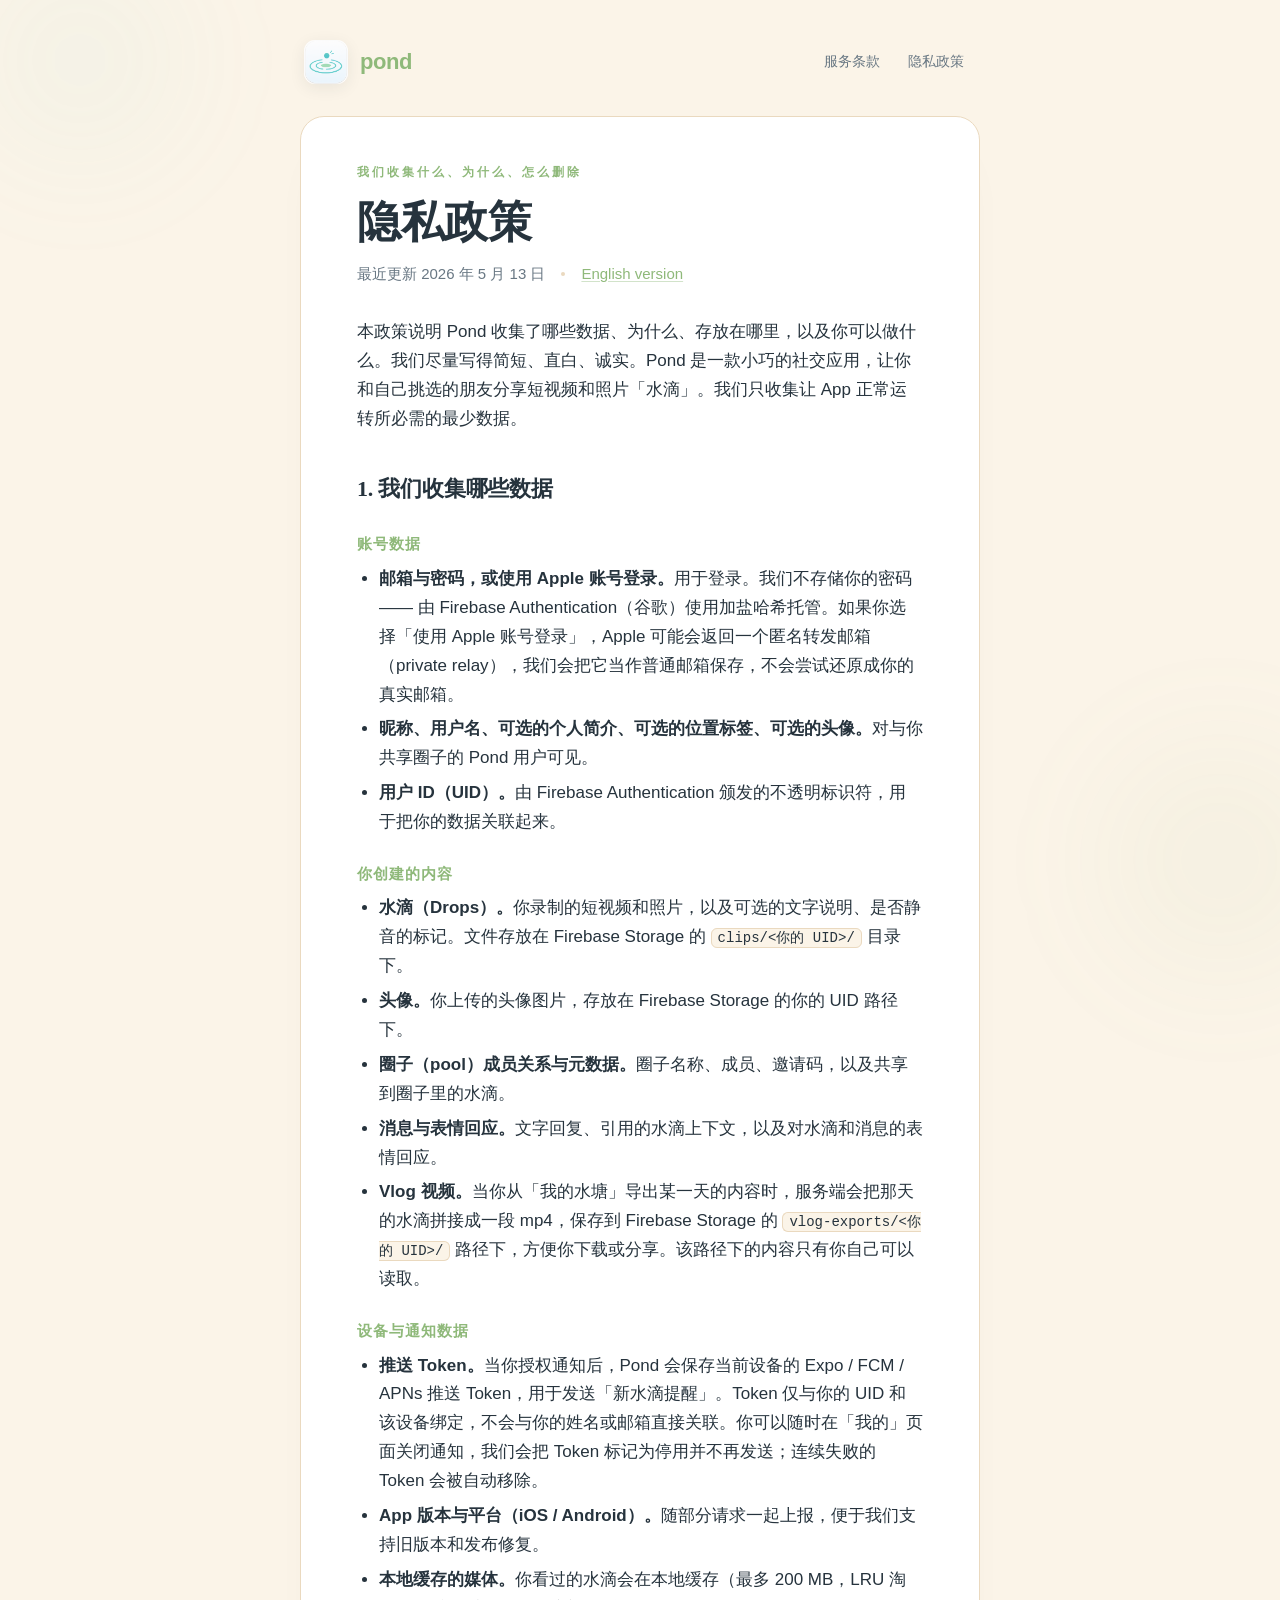
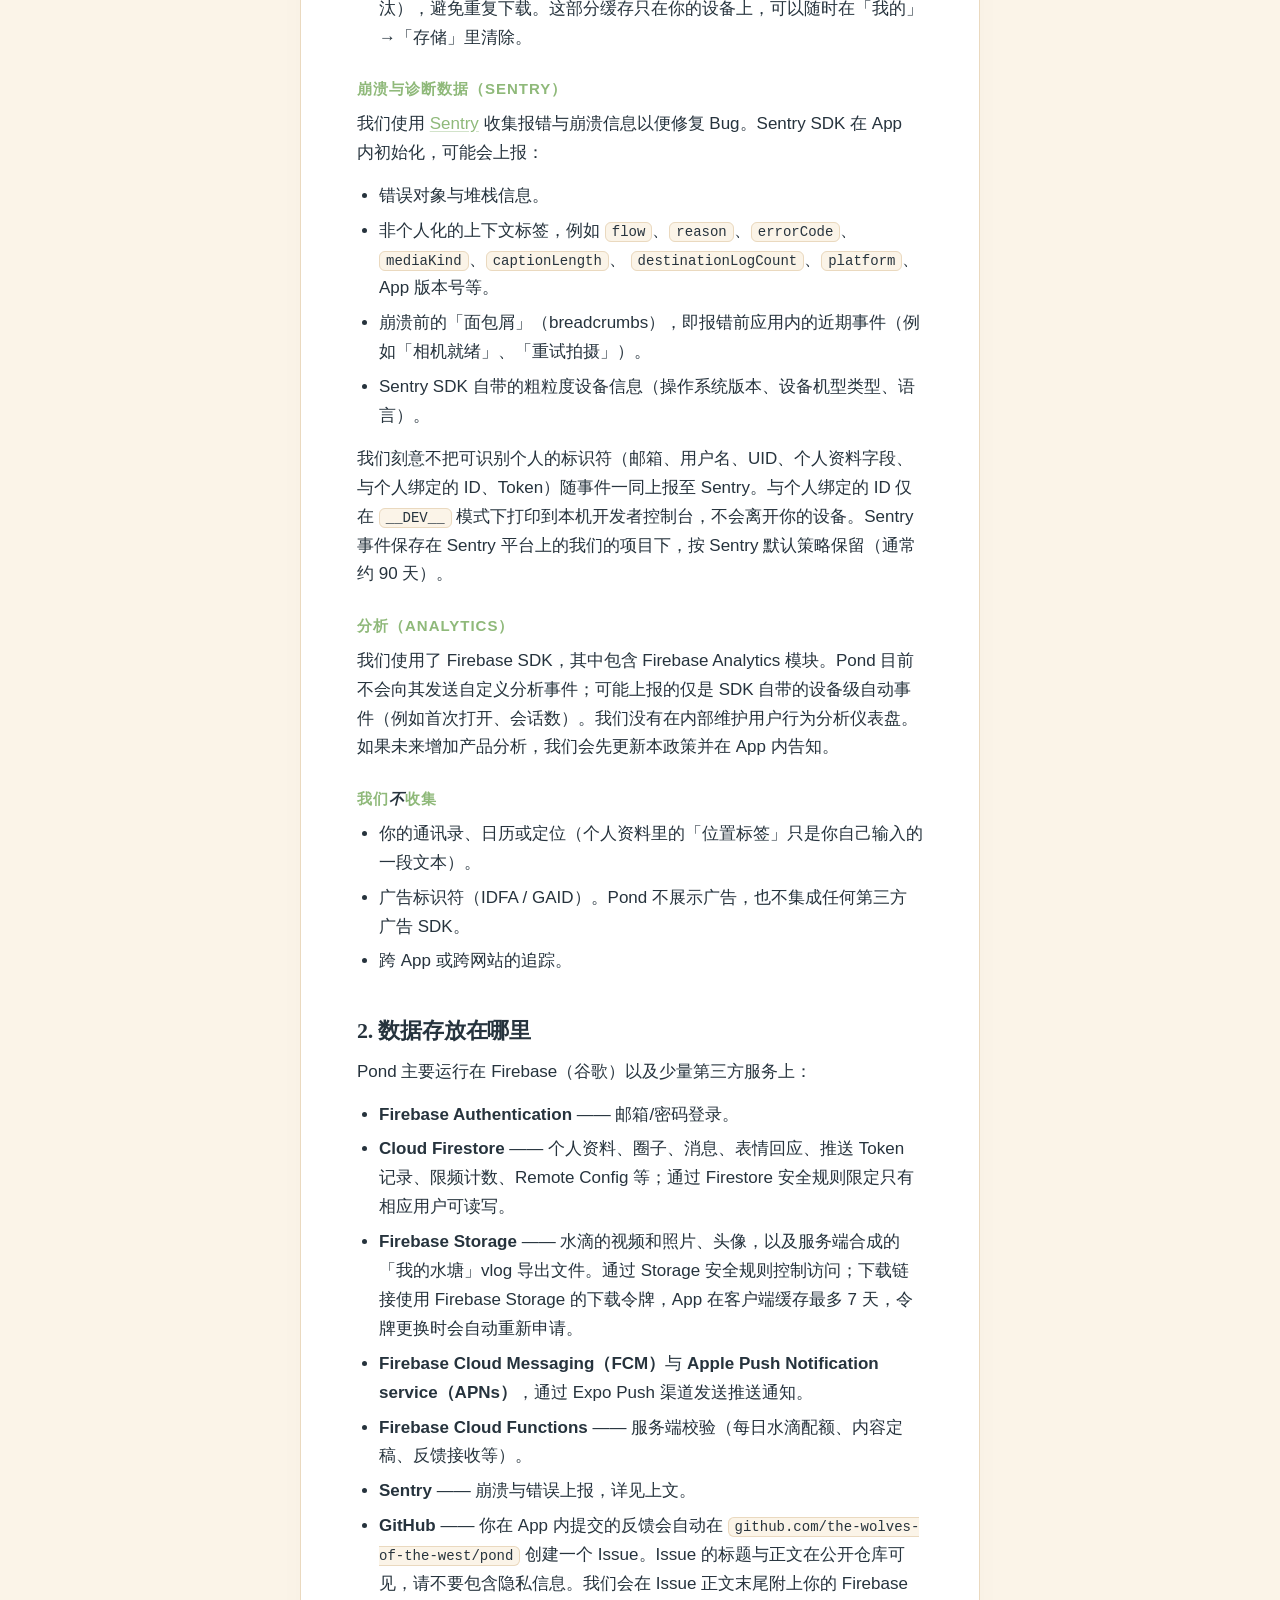
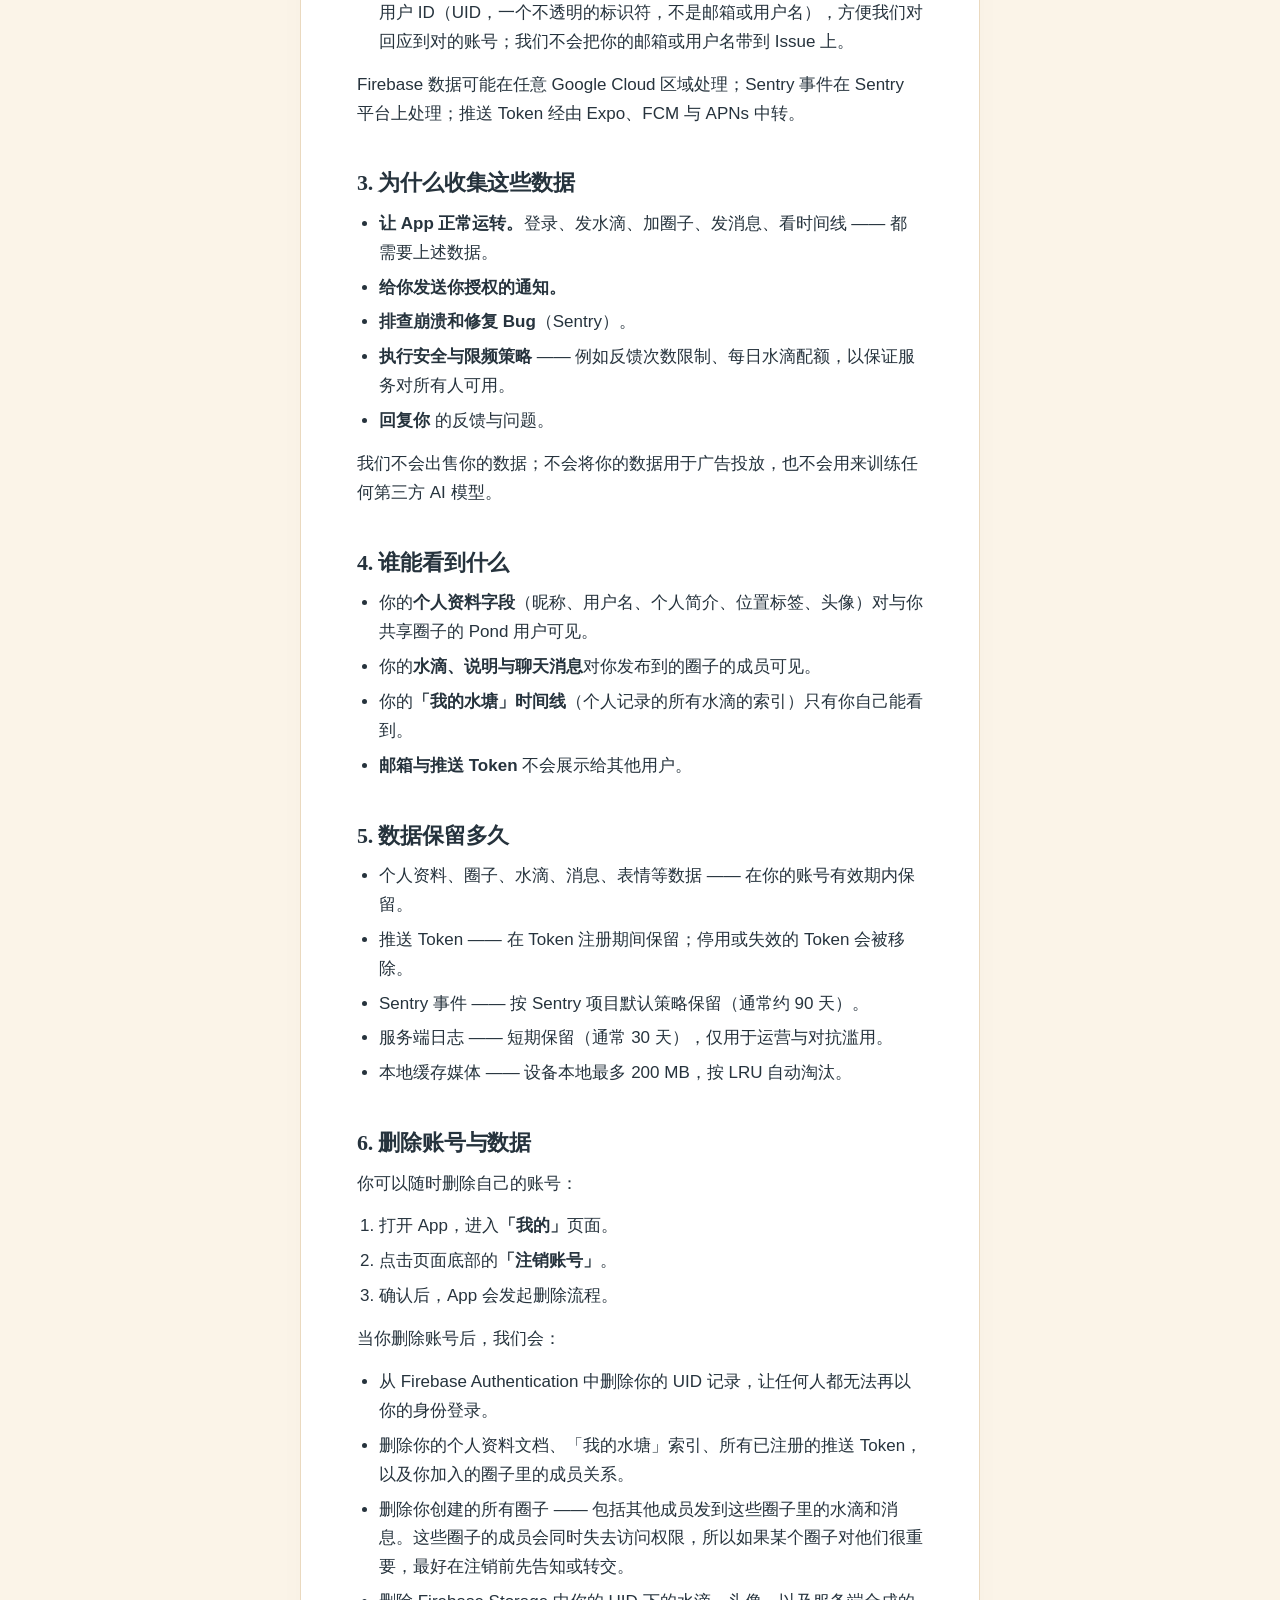
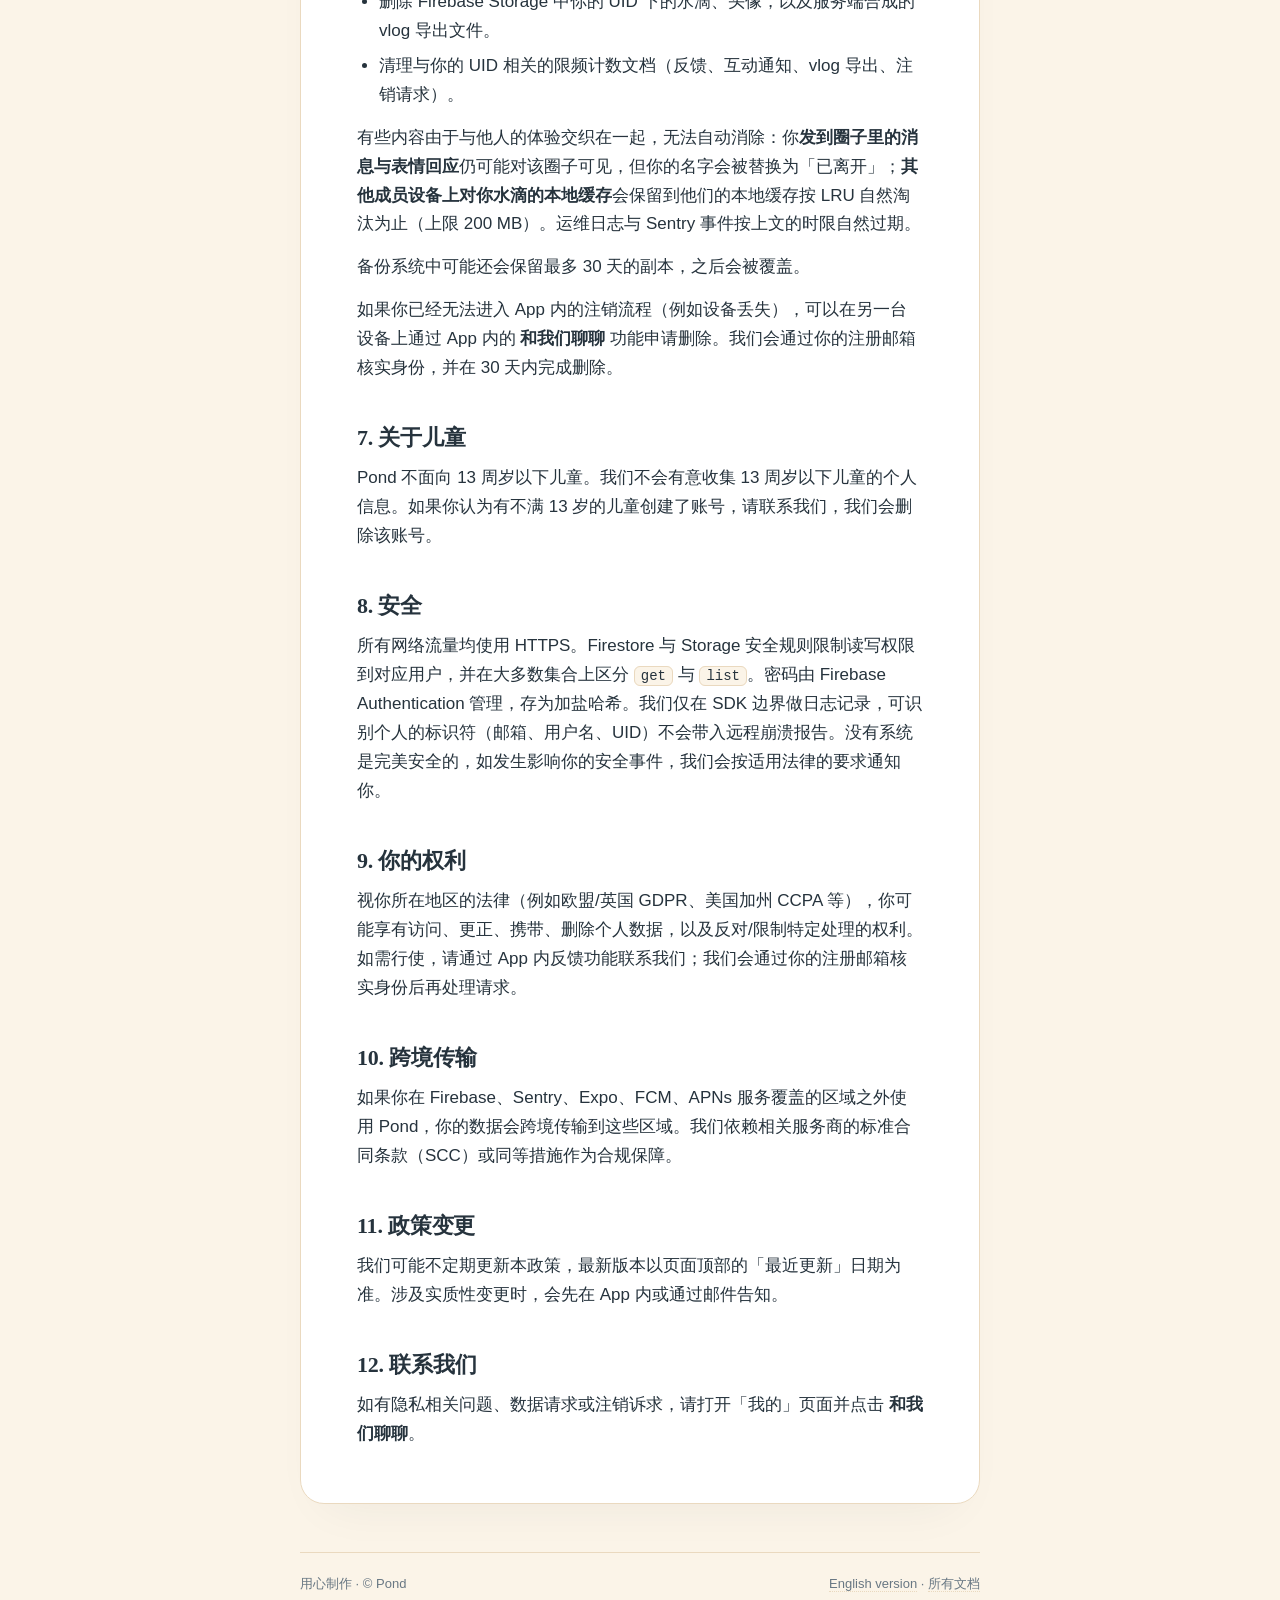
==== docs/privacy.zh.html @ 992ba212 "init" ====
<!doctype html>
<html lang="zh">
  <head>
    <meta charset="utf-8" />
    <meta name="viewport" content="width=device-width, initial-scale=1" />
    <title>隐私政策 · Pond</title>
    <meta
      name="description"
      content="Pond 收集了哪些数据、为什么、存放在哪里，以及如何删除。"
    />
    <link rel="icon" type="image/png" href="./icon.png" />
    <link rel="apple-touch-icon" href="./icon.png" />
    <meta name="theme-color" content="#fbf4e8" />
    <link rel="stylesheet" href="./style.css" />
  </head>
  <body>
    <main>
      <header>
        <a class="brand" href="./" aria-label="Pond 首页">
          <img src="./icon.png" alt="" />
          <span class="wordmark">pond</span>
        </a>
        <nav>
          <a href="./terms.zh.html">服务条款</a>
          <a href="./privacy.zh.html">隐私政策</a>
        </nav>
      </header>

      <article>
      <p class="kicker">我们收集什么、为什么、怎么删除</p>
      <h1>隐私政策</h1>
      <p class="subtitle">
        <span>最近更新 2026 年 5 月 13 日</span>
        <span class="dot" aria-hidden="true"></span>
        <span class="lang-switch"><a href="./privacy.html">English version</a></span>
      </p>

      <p>
        本政策说明 Pond 收集了哪些数据、为什么、存放在哪里，以及你可以做什么。我们尽量写得简短、直白、诚实。Pond 是一款小巧的社交应用，让你和自己挑选的朋友分享短视频和照片「水滴」。我们只收集让 App 正常运转所必需的最少数据。
      </p>

      <h2>1. 我们收集哪些数据</h2>

      <h3>账号数据</h3>
      <ul>
        <li>
          <strong>邮箱与密码，或使用 Apple 账号登录。</strong>用于登录。我们不存储你的密码 —— 由 Firebase Authentication（谷歌）使用加盐哈希托管。如果你选择「使用 Apple 账号登录」，Apple 可能会返回一个匿名转发邮箱（private relay），我们会把它当作普通邮箱保存，不会尝试还原成你的真实邮箱。
        </li>
        <li>
          <strong>昵称、用户名、可选的个人简介、可选的位置标签、可选的头像。</strong>对与你共享圈子的 Pond 用户可见。
        </li>
        <li>
          <strong>用户 ID（UID）。</strong>由 Firebase Authentication 颁发的不透明标识符，用于把你的数据关联起来。
        </li>
      </ul>

      <h3>你创建的内容</h3>
      <ul>
        <li>
          <strong>水滴（Drops）。</strong>你录制的短视频和照片，以及可选的文字说明、是否静音的标记。文件存放在 Firebase Storage 的
          <code>clips/&lt;你的 UID&gt;/</code> 目录下。
        </li>
        <li>
          <strong>头像。</strong>你上传的头像图片，存放在 Firebase Storage 的你的 UID 路径下。
        </li>
        <li>
          <strong>圈子（pool）成员关系与元数据。</strong>圈子名称、成员、邀请码，以及共享到圈子里的水滴。
        </li>
        <li>
          <strong>消息与表情回应。</strong>文字回复、引用的水滴上下文，以及对水滴和消息的表情回应。
        </li>
        <li>
          <strong>Vlog 视频。</strong>当你从「我的水塘」导出某一天的内容时，服务端会把那天的水滴拼接成一段 mp4，保存到 Firebase Storage 的
          <code>vlog-exports/&lt;你的 UID&gt;/</code> 路径下，方便你下载或分享。该路径下的内容只有你自己可以读取。
        </li>
      </ul>

      <h3>设备与通知数据</h3>
      <ul>
        <li>
          <strong>推送 Token。</strong>当你授权通知后，Pond 会保存当前设备的 Expo / FCM / APNs 推送 Token，用于发送「新水滴提醒」。Token 仅与你的 UID 和该设备绑定，不会与你的姓名或邮箱直接关联。你可以随时在「我的」页面关闭通知，我们会把 Token 标记为停用并不再发送；连续失败的 Token 会被自动移除。
        </li>
        <li>
          <strong>App 版本与平台（iOS / Android）。</strong>随部分请求一起上报，便于我们支持旧版本和发布修复。
        </li>
        <li>
          <strong>本地缓存的媒体。</strong>你看过的水滴会在本地缓存（最多 200 MB，LRU 淘汰），避免重复下载。这部分缓存只在你的设备上，可以随时在「我的」→「存储」里清除。
        </li>
      </ul>

      <h3>崩溃与诊断数据（Sentry）</h3>
      <p>
        我们使用 <a href="https://sentry.io">Sentry</a> 收集报错与崩溃信息以便修复 Bug。Sentry SDK 在 App 内初始化，可能会上报：
      </p>
      <ul>
        <li>错误对象与堆栈信息。</li>
        <li>
          非个人化的上下文标签，例如
          <code>flow</code>、<code>reason</code>、<code>errorCode</code>、
          <code>mediaKind</code>、<code>captionLength</code>、
          <code>destinationLogCount</code>、<code>platform</code>、App 版本号等。
        </li>
        <li>
          崩溃前的「面包屑」（breadcrumbs），即报错前应用内的近期事件（例如「相机就绪」、「重试拍摄」）。
        </li>
        <li>
          Sentry SDK 自带的粗粒度设备信息（操作系统版本、设备机型类型、语言）。
        </li>
      </ul>
      <p>
        我们刻意不把可识别个人的标识符（邮箱、用户名、UID、个人资料字段、与个人绑定的 ID、Token）随事件一同上报至 Sentry。与个人绑定的 ID 仅在
        <code>__DEV__</code> 模式下打印到本机开发者控制台，不会离开你的设备。Sentry 事件保存在 Sentry 平台上的我们的项目下，按 Sentry 默认策略保留（通常约 90 天）。
      </p>

      <h3>分析（Analytics）</h3>
      <p>
        我们使用了 Firebase SDK，其中包含 Firebase Analytics 模块。Pond 目前不会向其发送自定义分析事件；可能上报的仅是 SDK 自带的设备级自动事件（例如首次打开、会话数）。我们没有在内部维护用户行为分析仪表盘。如果未来增加产品分析，我们会先更新本政策并在 App 内告知。
      </p>

      <h3>我们<em>不</em>收集</h3>
      <ul>
        <li>
          你的通讯录、日历或定位（个人资料里的「位置标签」只是你自己输入的一段文本）。
        </li>
        <li>
          广告标识符（IDFA / GAID）。Pond 不展示广告，也不集成任何第三方广告 SDK。
        </li>
        <li>跨 App 或跨网站的追踪。</li>
      </ul>

      <h2>2. 数据存放在哪里</h2>
      <p>Pond 主要运行在 Firebase（谷歌）以及少量第三方服务上：</p>
      <ul>
        <li>
          <strong>Firebase Authentication</strong> —— 邮箱/密码登录。
        </li>
        <li>
          <strong>Cloud Firestore</strong> —— 个人资料、圈子、消息、表情回应、推送 Token 记录、限频计数、Remote Config 等；通过 Firestore 安全规则限定只有相应用户可读写。
        </li>
        <li>
          <strong>Firebase Storage</strong> —— 水滴的视频和照片、头像，以及服务端合成的「我的水塘」vlog 导出文件。通过 Storage 安全规则控制访问；下载链接使用 Firebase Storage 的下载令牌，App 在客户端缓存最多 7 天，令牌更换时会自动重新申请。
        </li>
        <li>
          <strong>Firebase Cloud Messaging（FCM）</strong>与
          <strong>Apple Push Notification service（APNs）</strong>，通过 Expo Push 渠道发送推送通知。
        </li>
        <li>
          <strong>Firebase Cloud Functions</strong> —— 服务端校验（每日水滴配额、内容定稿、反馈接收等）。
        </li>
        <li>
          <strong>Sentry</strong> —— 崩溃与错误上报，详见上文。
        </li>
        <li>
          <strong>GitHub</strong> —— 你在 App 内提交的反馈会自动在
          <code>github.com/the-wolves-of-the-west/pond</code> 创建一个 Issue。Issue 的标题与正文在公开仓库可见，请不要包含隐私信息。我们会在 Issue 正文末尾附上你的 Firebase 用户 ID（UID，一个不透明的标识符，不是邮箱或用户名），方便我们对回应到对的账号；我们不会把你的邮箱或用户名带到 Issue 上。
        </li>
      </ul>
      <p>
        Firebase 数据可能在任意 Google Cloud 区域处理；Sentry 事件在 Sentry 平台上处理；推送 Token 经由 Expo、FCM 与 APNs 中转。
      </p>

      <h2>3. 为什么收集这些数据</h2>
      <ul>
        <li>
          <strong>让 App 正常运转。</strong>登录、发水滴、加圈子、发消息、看时间线 —— 都需要上述数据。
        </li>
        <li>
          <strong>给你发送你授权的通知。</strong>
        </li>
        <li>
          <strong>排查崩溃和修复 Bug</strong>（Sentry）。
        </li>
        <li>
          <strong>执行安全与限频策略</strong> —— 例如反馈次数限制、每日水滴配额，以保证服务对所有人可用。
        </li>
        <li>
          <strong>回复你</strong> 的反馈与问题。
        </li>
      </ul>
      <p>
        我们不会出售你的数据；不会将你的数据用于广告投放，也不会用来训练任何第三方 AI 模型。
      </p>

      <h2>4. 谁能看到什么</h2>
      <ul>
        <li>
          你的<strong>个人资料字段</strong>（昵称、用户名、个人简介、位置标签、头像）对与你共享圈子的 Pond 用户可见。
        </li>
        <li>
          你的<strong>水滴、说明与聊天消息</strong>对你发布到的圈子的成员可见。
        </li>
        <li>
          你的<strong>「我的水塘」时间线</strong>（个人记录的所有水滴的索引）只有你自己能看到。
        </li>
        <li>
          <strong>邮箱与推送 Token</strong> 不会展示给其他用户。
        </li>
      </ul>

      <h2>5. 数据保留多久</h2>
      <ul>
        <li>
          个人资料、圈子、水滴、消息、表情等数据 —— 在你的账号有效期内保留。
        </li>
        <li>
          推送 Token —— 在 Token 注册期间保留；停用或失效的 Token 会被移除。
        </li>
        <li>
          Sentry 事件 —— 按 Sentry 项目默认策略保留（通常约 90 天）。
        </li>
        <li>
          服务端日志 —— 短期保留（通常 30 天），仅用于运营与对抗滥用。
        </li>
        <li>
          本地缓存媒体 —— 设备本地最多 200 MB，按 LRU 自动淘汰。
        </li>
      </ul>

      <h2 id="account-deletion">6. 删除账号与数据</h2>
      <p>你可以随时删除自己的账号：</p>
      <ol>
        <li>打开 App，进入<strong>「我的」</strong>页面。</li>
        <li>点击页面底部的<strong>「注销账号」</strong>。</li>
        <li>确认后，App 会发起删除流程。</li>
      </ol>
      <p>当你删除账号后，我们会：</p>
      <ul>
        <li>从 Firebase Authentication 中删除你的 UID 记录，让任何人都无法再以你的身份登录。</li>
        <li>删除你的个人资料文档、「我的水塘」索引、所有已注册的推送 Token，以及你加入的圈子里的成员关系。</li>
        <li>删除你创建的所有圈子 —— 包括其他成员发到这些圈子里的水滴和消息。这些圈子的成员会同时失去访问权限，所以如果某个圈子对他们很重要，最好在注销前先告知或转交。</li>
        <li>删除 Firebase Storage 中你的 UID 下的水滴、头像，以及服务端合成的 vlog 导出文件。</li>
        <li>清理与你的 UID 相关的限频计数文档（反馈、互动通知、vlog 导出、注销请求）。</li>
      </ul>
      <p>
        有些内容由于与他人的体验交织在一起，无法自动消除：你<strong>发到圈子里的消息与表情回应</strong>仍可能对该圈子可见，但你的名字会被替换为「已离开」；<strong>其他成员设备上对你水滴的本地缓存</strong>会保留到他们的本地缓存按 LRU 自然淘汰为止（上限 200 MB）。运维日志与 Sentry 事件按上文的时限自然过期。
      </p>
      <p>备份系统中可能还会保留最多 30 天的副本，之后会被覆盖。</p>
      <p>
        如果你已经无法进入 App 内的注销流程（例如设备丢失），可以在另一台设备上通过 App 内的 <strong>和我们聊聊</strong> 功能申请删除。我们会通过你的注册邮箱核实身份，并在 30 天内完成删除。
      </p>

      <h2>7. 关于儿童</h2>
      <p>
        Pond 不面向 13 周岁以下儿童。我们不会有意收集 13 周岁以下儿童的个人信息。如果你认为有不满 13 岁的儿童创建了账号，请联系我们，我们会删除该账号。
      </p>

      <h2>8. 安全</h2>
      <p>
        所有网络流量均使用 HTTPS。Firestore 与 Storage 安全规则限制读写权限到对应用户，并在大多数集合上区分 <code>get</code> 与 <code>list</code>。密码由 Firebase Authentication 管理，存为加盐哈希。我们仅在 SDK 边界做日志记录，可识别个人的标识符（邮箱、用户名、UID）不会带入远程崩溃报告。没有系统是完美安全的，如发生影响你的安全事件，我们会按适用法律的要求通知你。
      </p>

      <h2>9. 你的权利</h2>
      <p>
        视你所在地区的法律（例如欧盟/英国 GDPR、美国加州 CCPA 等），你可能享有访问、更正、携带、删除个人数据，以及反对/限制特定处理的权利。如需行使，请通过 App 内反馈功能联系我们；我们会通过你的注册邮箱核实身份后再处理请求。
      </p>

      <h2>10. 跨境传输</h2>
      <p>
        如果你在 Firebase、Sentry、Expo、FCM、APNs 服务覆盖的区域之外使用 Pond，你的数据会跨境传输到这些区域。我们依赖相关服务商的标准合同条款（SCC）或同等措施作为合规保障。
      </p>

      <h2>11. 政策变更</h2>
      <p>
        我们可能不定期更新本政策，最新版本以页面顶部的「最近更新」日期为准。涉及实质性变更时，会先在 App 内或通过邮件告知。
      </p>

      <h2>12. 联系我们</h2>
      <p>
        如有隐私相关问题、数据请求或注销诉求，请打开「我的」页面并点击 <strong>和我们聊聊</strong>。
      </p>

      </article>

      <footer>
        <span>用心制作 · © Pond</span>
        <span class="lang-switch"
          ><a href="./privacy.html">English version</a> · <a href="./">所有文档</a></span
        >
      </footer>
    </main>
  </body>
</html>
---- docs/style.css ----
/* Pond legal pages — warm, on-brand styling.
   Brand tokens mirror constants/theme.ts (lightPalette) plus the splash
   cream from app.json. Serif headings + cream background to feel less
   "lawyer page" and more "letter from a friend". No external fonts so
   the privacy page itself stays request-light. */

:root {
  /* Warm cream paper — derived from the splash background (#F2E7D6) but
     softened so long reading bodies stay easy on the eyes. */
  --cream: #fbf4e8;
  --cream-deep: #f2e7d6;
  --cream-line: #ead9bf;
  /* Brand colors copied from constants/theme.ts. */
  --teal: #8fb97a;
  --coral: #7fd6d1;
  --ink: #26333d;
  --slate: #687783;
  --cloud: #ffffff;
  --shadow: rgba(38, 51, 61, 0.08);

  --serif: "Newsreader", "Source Serif Pro", "Charter", "Iowan Old Style",
    "Palatino Linotype", "URW Palladio L", P052, "Hiragino Mincho ProN",
    "Songti SC", serif;
  --sans: -apple-system, BlinkMacSystemFont, "Avenir Next", "Helvetica Neue",
    Helvetica, "PingFang SC", "Hiragino Sans GB", "Microsoft YaHei", sans-serif;
}

@media (prefers-color-scheme: dark) {
  :root {
    --cream: #14181d;
    --cream-deep: #0e141a;
    --cream-line: #2a3340;
    --ink: #ece2cd;
    --slate: #a89a82;
    --cloud: #1a2128;
    --shadow: rgba(0, 0, 0, 0.35);
  }
}

/* Chinese-language pages get a warmer, rounder type stack — Yuanti
   (rounded gothic) for body, Hannotate (handwritten kaiti) for
   headings — so the docs read more like a friendly note than a
   government form. Latin glyphs still come from the system Latin
   fonts at the front of the stack via per-glyph fallback; the cute
   CJK faces only kick in for Chinese codepoints. */
html[lang="zh"] {
  --serif: "Newsreader", "Source Serif Pro", "Charter", "Iowan Old Style",
    "Palatino Linotype", "URW Palladio L", P052,
    "Hannotate SC", "Yuanti SC", "STYuanti",
    "Hiragino Maru Gothic ProN", "KaiTi", "STKaiti",
    "Hiragino Mincho ProN", "Songti SC", serif;
  --sans: -apple-system, BlinkMacSystemFont, "Avenir Next", "Helvetica Neue",
    Helvetica, "Yuanti SC", "STYuanti", "Hiragino Maru Gothic ProN",
    "PingFang SC", "DengXian", "Microsoft YaHei", "Hiragino Sans GB",
    sans-serif;
}

* {
  box-sizing: border-box;
}

html,
body {
  margin: 0;
  padding: 0;
  background: var(--cream);
  color: var(--ink);
  font-family: var(--sans);
  font-size: 17px;
  line-height: 1.7;
  -webkit-font-smoothing: antialiased;
  text-rendering: optimizeLegibility;
}

/* Soft brand wash — subtle ripples behind the page that hint at the
   icon without competing with the type. Pinned to the page so they
   stay decorative even when scrolling long documents. */
body::before,
body::after {
  content: "";
  position: fixed;
  z-index: 0;
  pointer-events: none;
  border-radius: 999px;
  filter: blur(48px);
  opacity: 0.5;
}

body::before {
  width: 480px;
  height: 480px;
  top: -180px;
  left: -160px;
  background: radial-gradient(closest-side, #7fd6d122, transparent 70%);
}

body::after {
  width: 520px;
  height: 520px;
  bottom: -220px;
  right: -200px;
  background: radial-gradient(closest-side, #8fb97a22, transparent 70%);
}

main {
  position: relative;
  z-index: 1;
  max-width: 720px;
  margin: 0 auto;
  padding: 32px 20px 80px;
}

/* ── Header ────────────────────────────────────────────────────────── */

header {
  display: flex;
  align-items: center;
  justify-content: space-between;
  gap: 16px;
  margin-bottom: 24px;
  padding: 8px 4px;
}

.brand {
  display: flex;
  align-items: center;
  gap: 12px;
  text-decoration: none;
  color: inherit;
}

.brand img {
  width: 44px;
  height: 44px;
  border-radius: 11px;
  box-shadow: 0 4px 16px var(--shadow);
}

.brand .wordmark {
  font-family: var(--sans);
  font-size: 22px;
  font-weight: 800;
  letter-spacing: -0.4px;
  color: var(--teal);
}

nav {
  display: flex;
  gap: 4px;
}

nav a {
  color: var(--slate);
  text-decoration: none;
  font-size: 14px;
  padding: 8px 12px;
  border-radius: 999px;
  transition: background 120ms ease, color 120ms ease;
}

nav a:hover {
  background: var(--cloud);
  color: var(--ink);
}

/* ── Document card ─────────────────────────────────────────────────── */

article {
  background: var(--cloud);
  border: 1px solid var(--cream-line);
  border-radius: 24px;
  padding: 40px clamp(20px, 5vw, 56px);
  box-shadow: 0 24px 48px -28px var(--shadow);
}

.kicker {
  display: inline-block;
  color: var(--teal);
  text-transform: uppercase;
  letter-spacing: 3px;
  font-size: 12px;
  font-weight: 700;
  margin: 0 0 16px;
}

h1 {
  font-family: var(--serif);
  font-weight: 600;
  font-size: clamp(34px, 5.4vw, 44px);
  line-height: 1.15;
  letter-spacing: -0.5px;
  margin: 0 0 12px;
  color: var(--ink);
}

.subtitle {
  color: var(--slate);
  font-size: 15px;
  margin: 0 0 32px;
  display: flex;
  flex-wrap: wrap;
  gap: 8px 16px;
  align-items: center;
}

.subtitle .dot {
  width: 4px;
  height: 4px;
  border-radius: 50%;
  background: var(--cream-line);
  display: inline-block;
}

h2 {
  font-family: var(--serif);
  font-weight: 600;
  font-size: 22px;
  letter-spacing: -0.2px;
  margin: 36px 0 8px;
  color: var(--ink);
}

h3 {
  font-family: var(--sans);
  font-weight: 700;
  font-size: 15px;
  text-transform: uppercase;
  letter-spacing: 1px;
  color: var(--teal);
  margin: 24px 0 4px;
}

p,
ul,
ol {
  margin: 8px 0 14px;
  color: var(--ink);
}

ul,
ol {
  padding-left: 22px;
}

li {
  margin-bottom: 6px;
}

a {
  color: var(--teal);
  text-decoration-color: rgba(143, 185, 122, 0.4);
  text-underline-offset: 2px;
}

a:hover {
  text-decoration-color: var(--teal);
}

strong {
  color: var(--ink);
  font-weight: 600;
}

em {
  font-style: italic;
  color: var(--ink);
}

code {
  background: var(--cream);
  border: 1px solid var(--cream-line);
  border-radius: 6px;
  padding: 1px 6px;
  font-size: 14px;
  font-family: ui-monospace, SFMono-Regular, "SF Mono", Menlo, Consolas, monospace;
}

/* ── Index hero ────────────────────────────────────────────────────── */

.hero {
  text-align: center;
  padding-top: 8px;
}

.hero img {
  width: 96px;
  height: 96px;
  border-radius: 22px;
  box-shadow: 0 12px 32px var(--shadow);
  margin-bottom: 20px;
}

.hero .wordmark {
  font-size: 32px;
  font-weight: 800;
  color: var(--teal);
  letter-spacing: -0.6px;
}

.hero h1 {
  margin-top: 8px;
}

.hero .tagline {
  color: var(--slate);
  max-width: 480px;
  margin: 4px auto 36px;
  font-size: 17px;
}

.doc-grid {
  display: grid;
  grid-template-columns: 1fr;
  gap: 14px;
  margin: 0 auto 24px;
  max-width: 520px;
  text-align: left;
}

.doc-card {
  display: flex;
  align-items: center;
  justify-content: space-between;
  gap: 16px;
  padding: 18px 22px;
  background: var(--cloud);
  border: 1px solid var(--cream-line);
  border-radius: 18px;
  text-decoration: none;
  color: inherit;
  transition: transform 120ms ease, box-shadow 120ms ease,
    border-color 120ms ease;
}

.doc-card:hover {
  transform: translateY(-1px);
  box-shadow: 0 14px 32px -16px var(--shadow);
  border-color: var(--teal);
}

.doc-card .label {
  font-family: var(--serif);
  font-size: 19px;
  font-weight: 600;
  color: var(--ink);
  margin-bottom: 2px;
}

.doc-card .meta {
  font-size: 13px;
  color: var(--slate);
}

.doc-card .arrow {
  color: var(--teal);
  font-size: 22px;
  line-height: 1;
}

.lang-block {
  margin-top: 32px;
  text-align: left;
}

.lang-heading {
  display: flex;
  align-items: center;
  gap: 10px;
  font-family: var(--sans);
  font-size: 13px;
  text-transform: uppercase;
  letter-spacing: 1.5px;
  color: var(--slate);
  margin: 0 0 12px;
}

.lang-heading::after {
  content: "";
  flex: 1;
  height: 1px;
  background: var(--cream-line);
}

/* ── Footer ────────────────────────────────────────────────────────── */

footer {
  margin-top: 48px;
  padding-top: 20px;
  border-top: 1px solid var(--cream-line);
  color: var(--slate);
  font-size: 13px;
  display: flex;
  justify-content: space-between;
  flex-wrap: wrap;
  gap: 12px;
}

footer .lang-switch a {
  color: var(--slate);
  text-decoration: none;
  border-bottom: 1px dotted var(--cream-line);
}

footer .lang-switch a:hover {
  color: var(--ink);
  border-bottom-color: var(--slate);
}

@media (max-width: 540px) {
  main {
    padding: 24px 16px 72px;
  }
  article {
    padding: 32px 22px;
    border-radius: 20px;
  }
  nav a {
    padding: 6px 10px;
  }
  .hero img {
    width: 84px;
    height: 84px;
  }
}
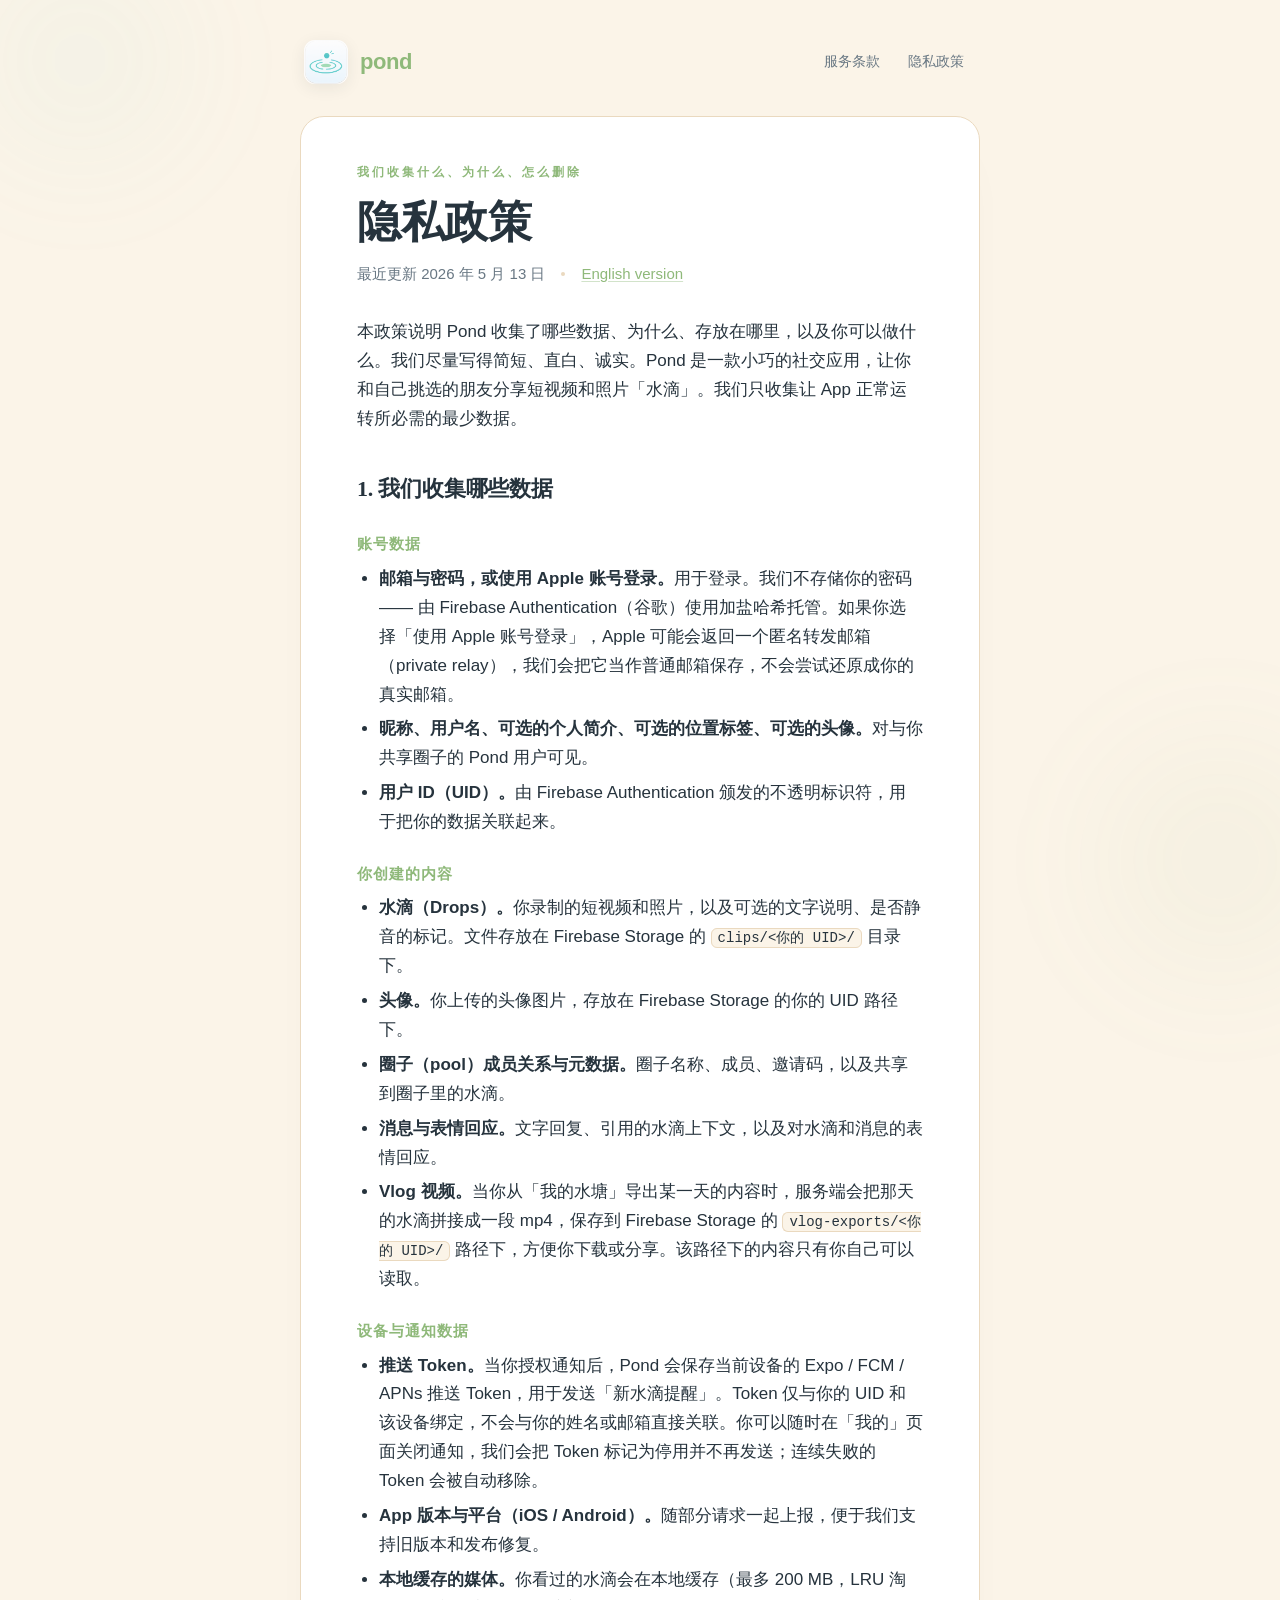
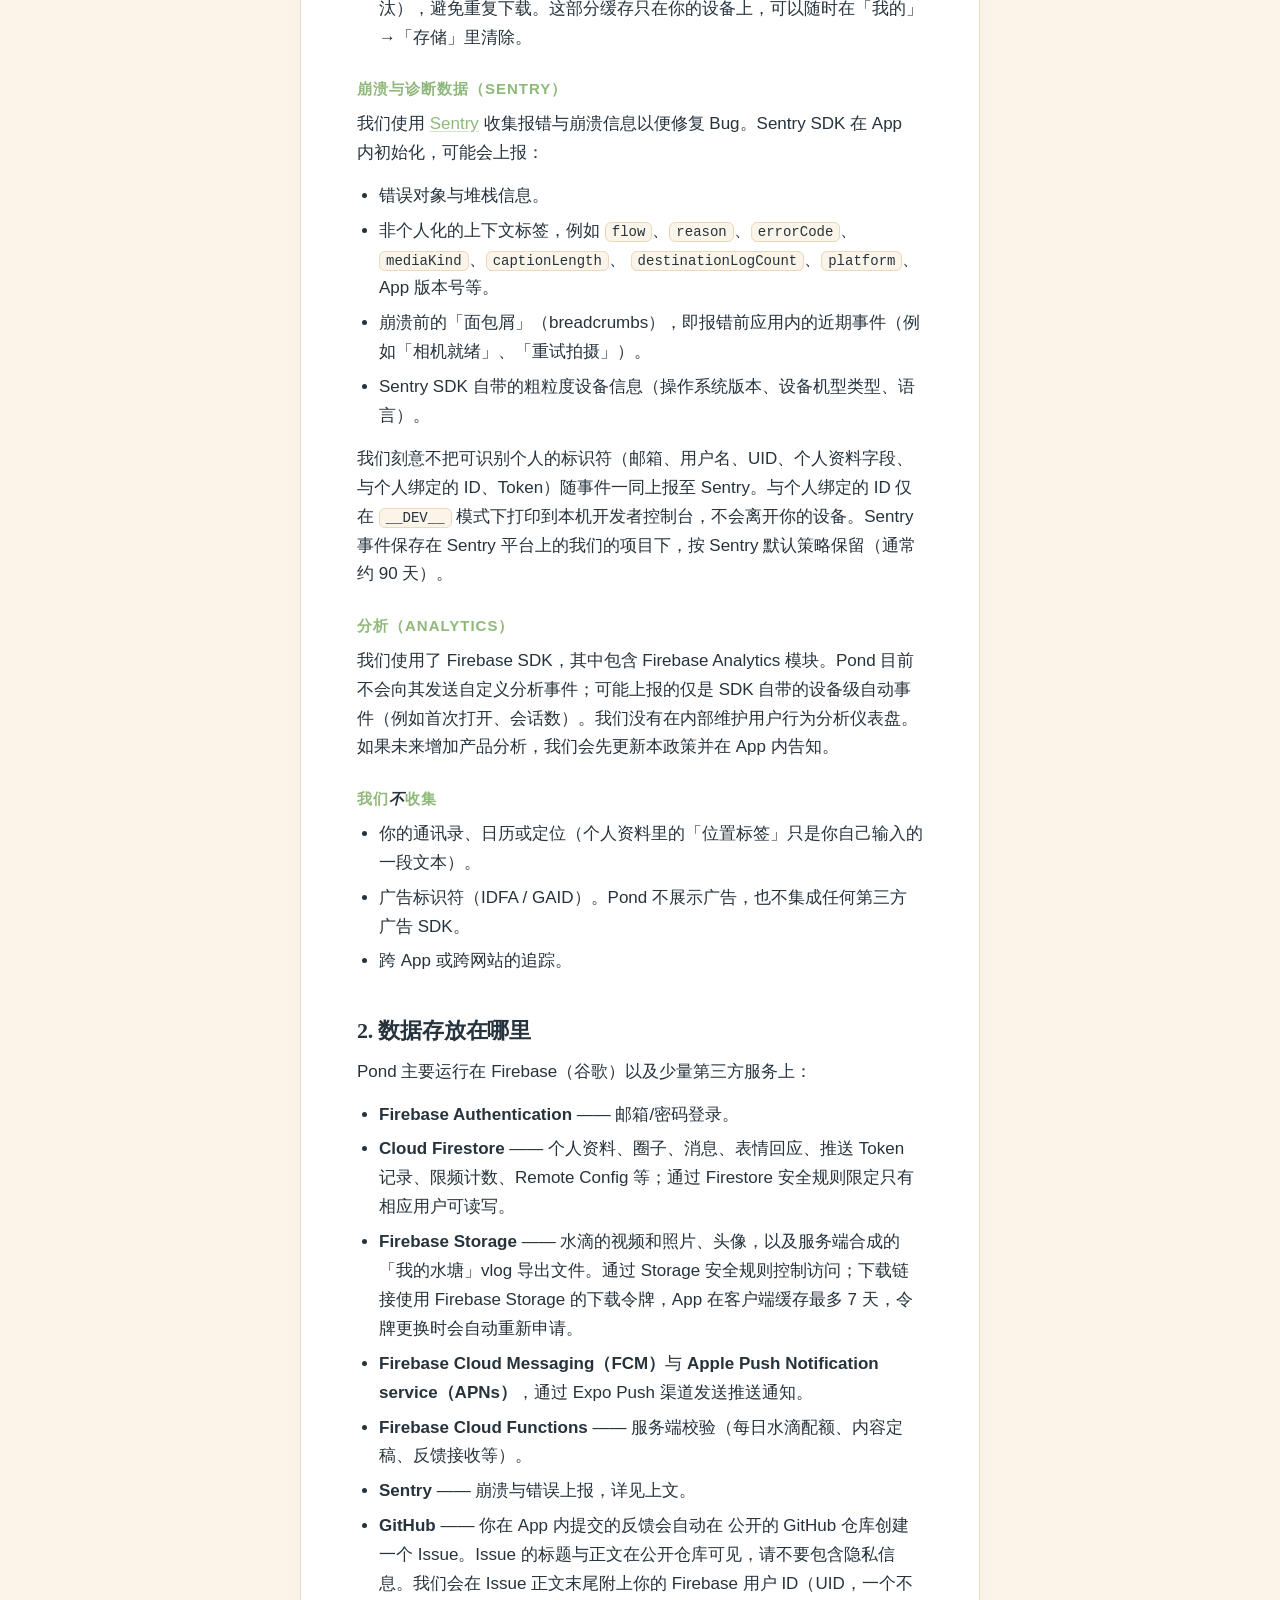
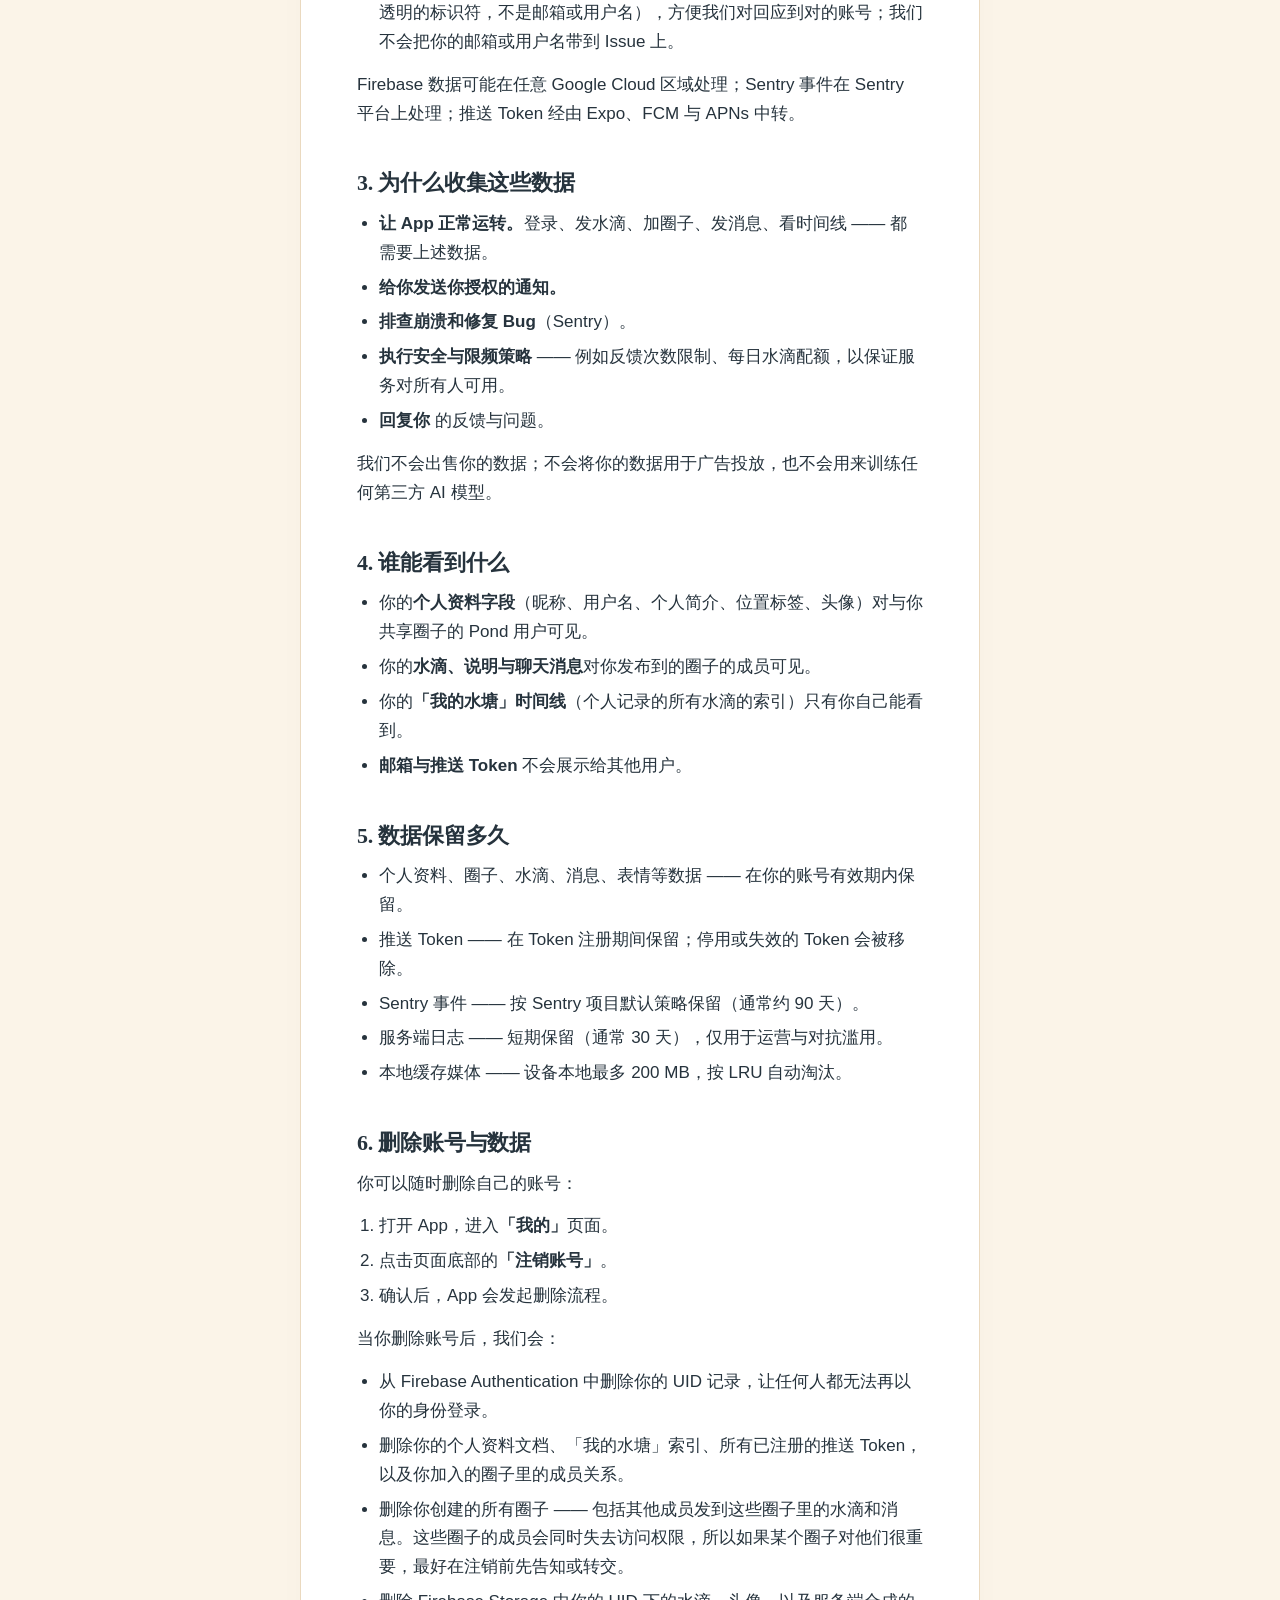
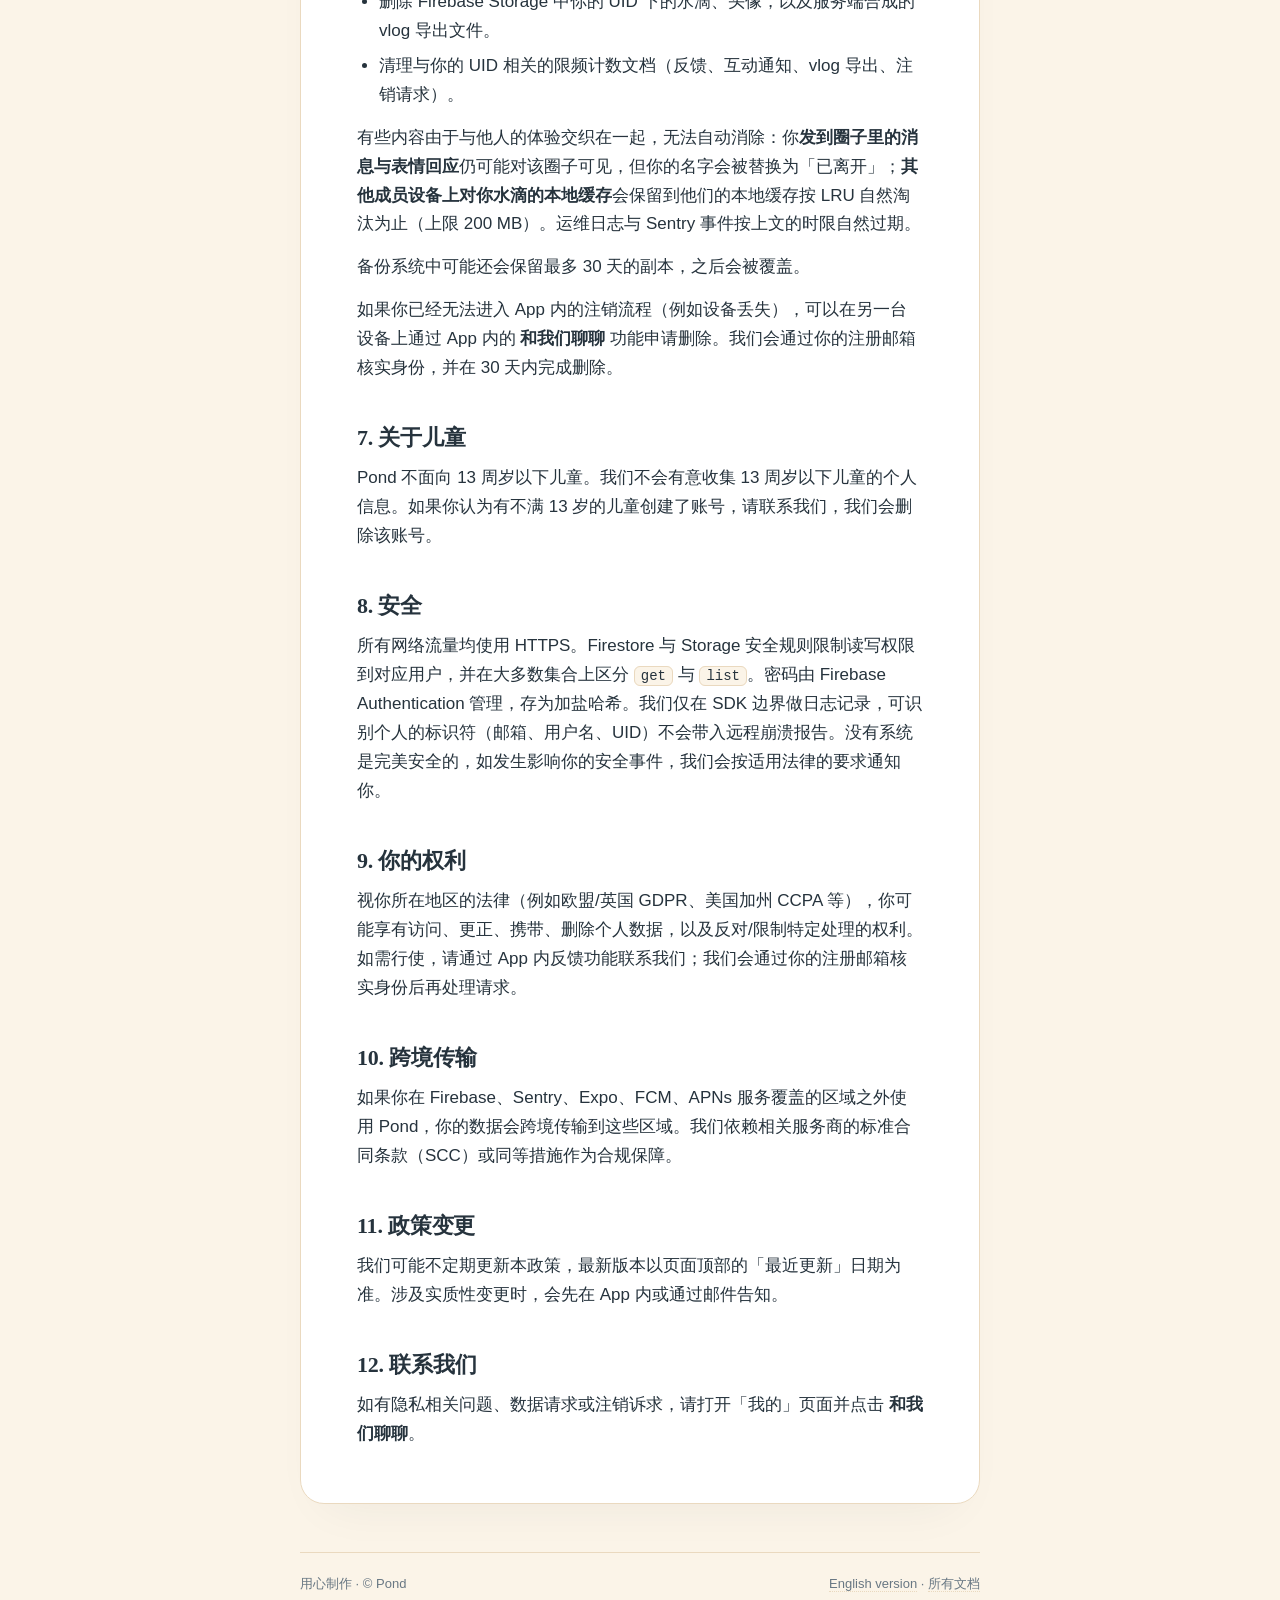
==== commit 9ae6ffb4: "update" ====
--- a/docs/privacy.zh.html
+++ b/docs/privacy.zh.html
@@ -152,7 +152,7 @@
         </li>
         <li>
           <strong>GitHub</strong> —— 你在 App 内提交的反馈会自动在
-          <code>github.com/the-wolves-of-the-west/pond</code> 创建一个 Issue。Issue 的标题与正文在公开仓库可见，请不要包含隐私信息。我们会在 Issue 正文末尾附上你的 Firebase 用户 ID（UID，一个不透明的标识符，不是邮箱或用户名），方便我们对回应到对的账号；我们不会把你的邮箱或用户名带到 Issue 上。
+公开的 GitHub 仓库创建一个 Issue。Issue 的标题与正文在公开仓库可见，请不要包含隐私信息。我们会在 Issue 正文末尾附上你的 Firebase 用户 ID（UID，一个不透明的标识符，不是邮箱或用户名），方便我们对回应到对的账号；我们不会把你的邮箱或用户名带到 Issue 上。
         </li>
       </ul>
       <p>
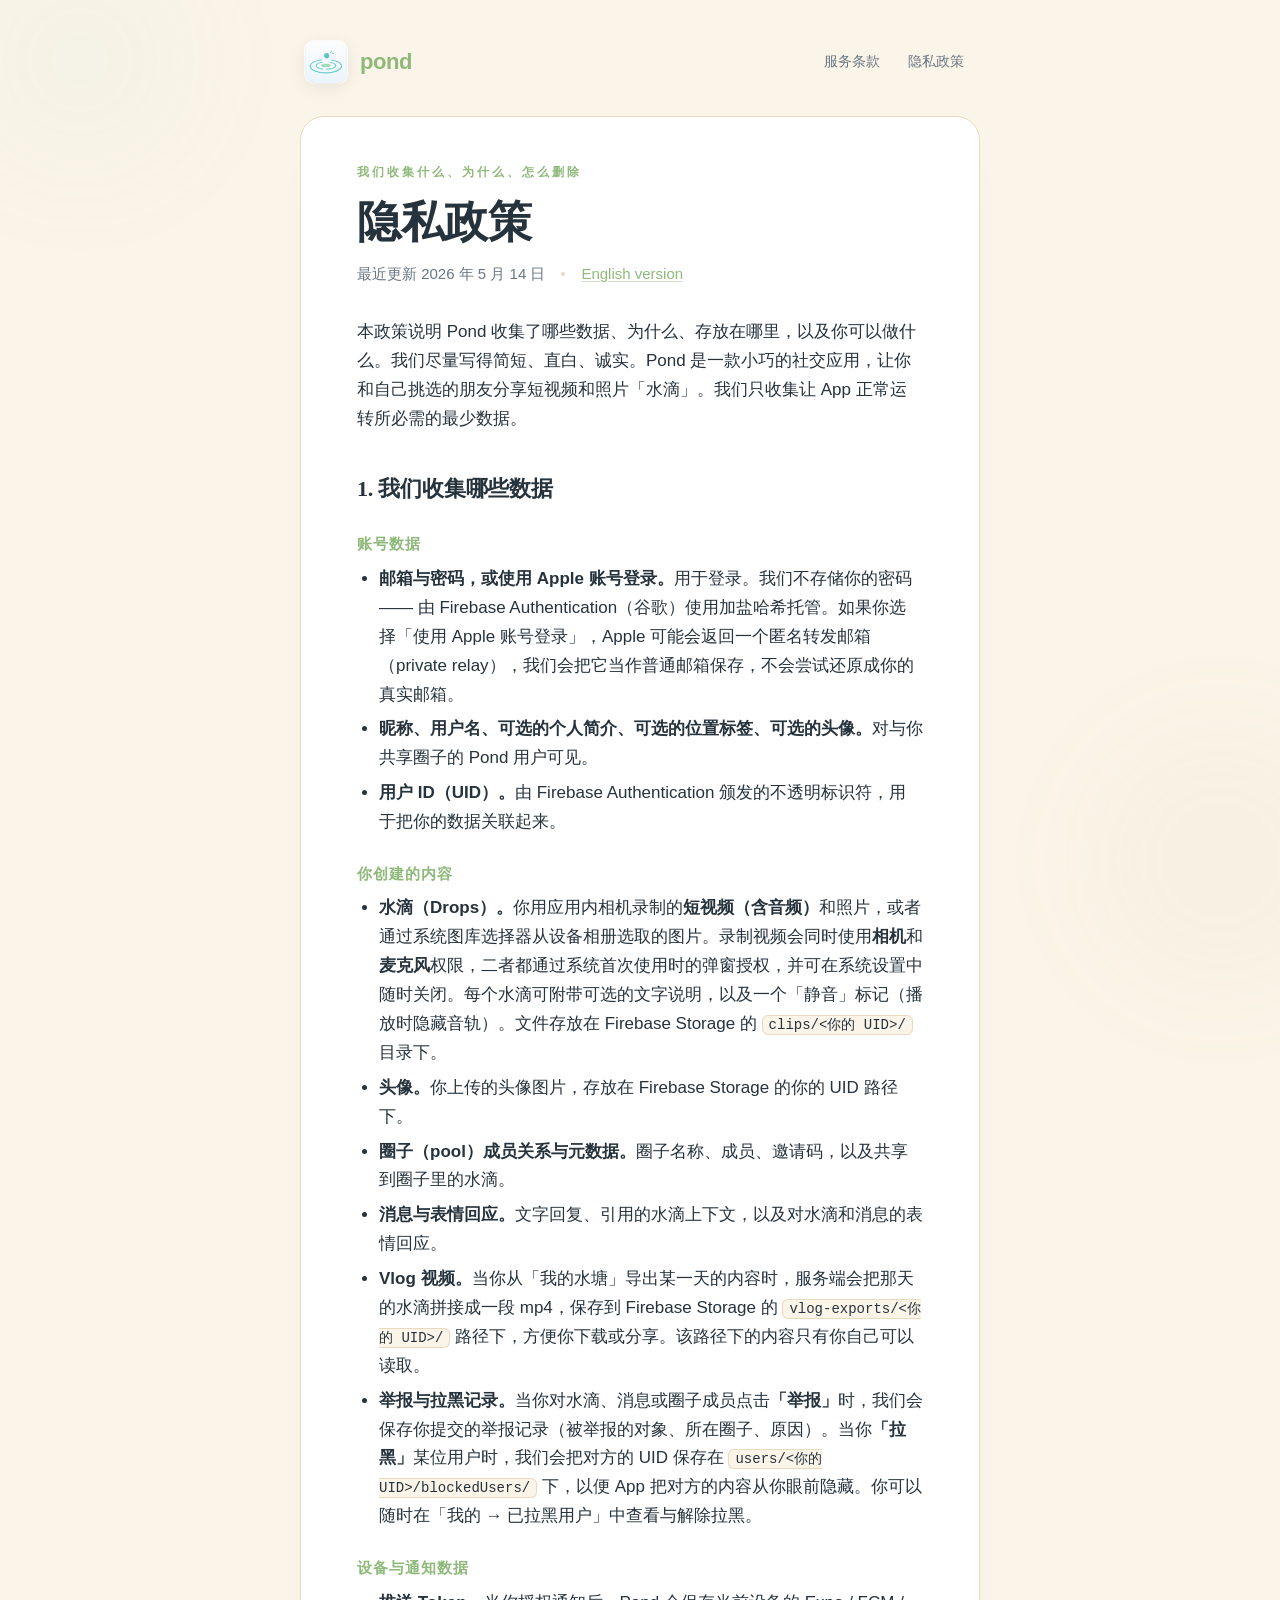
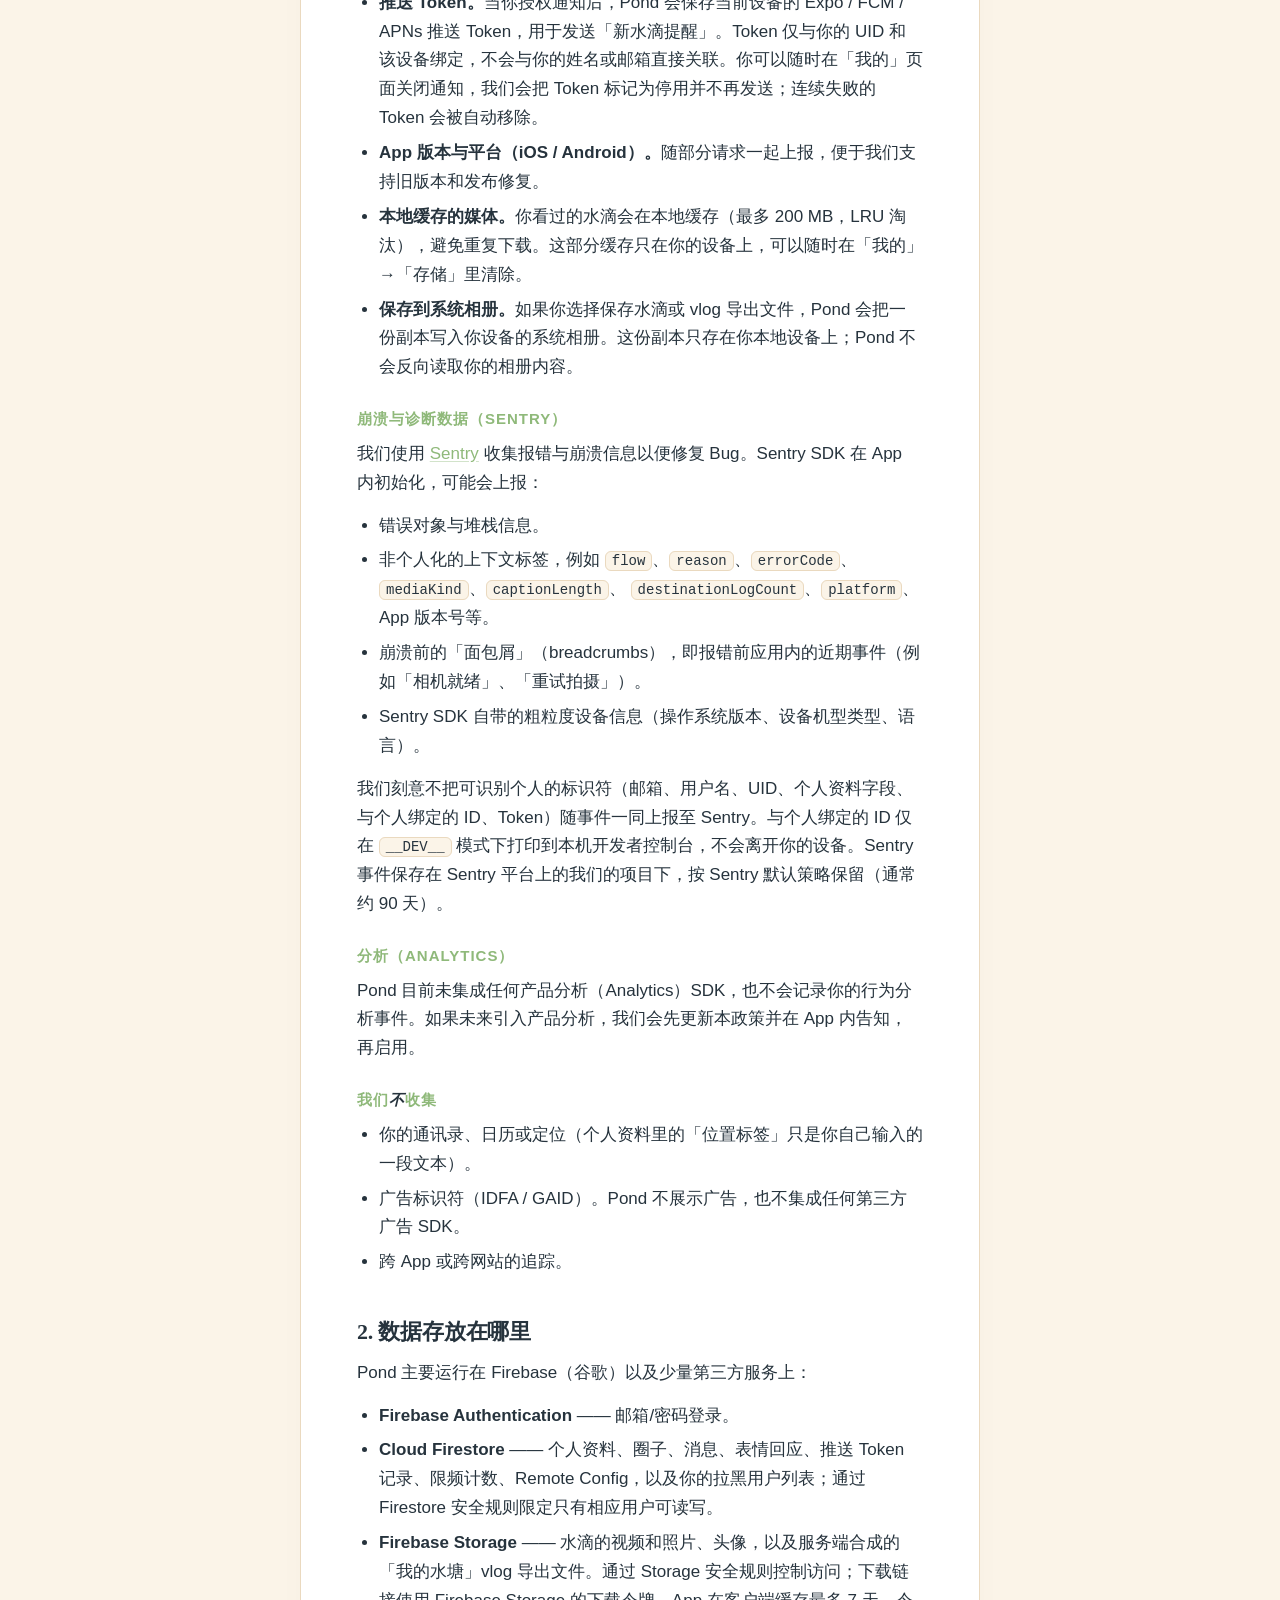
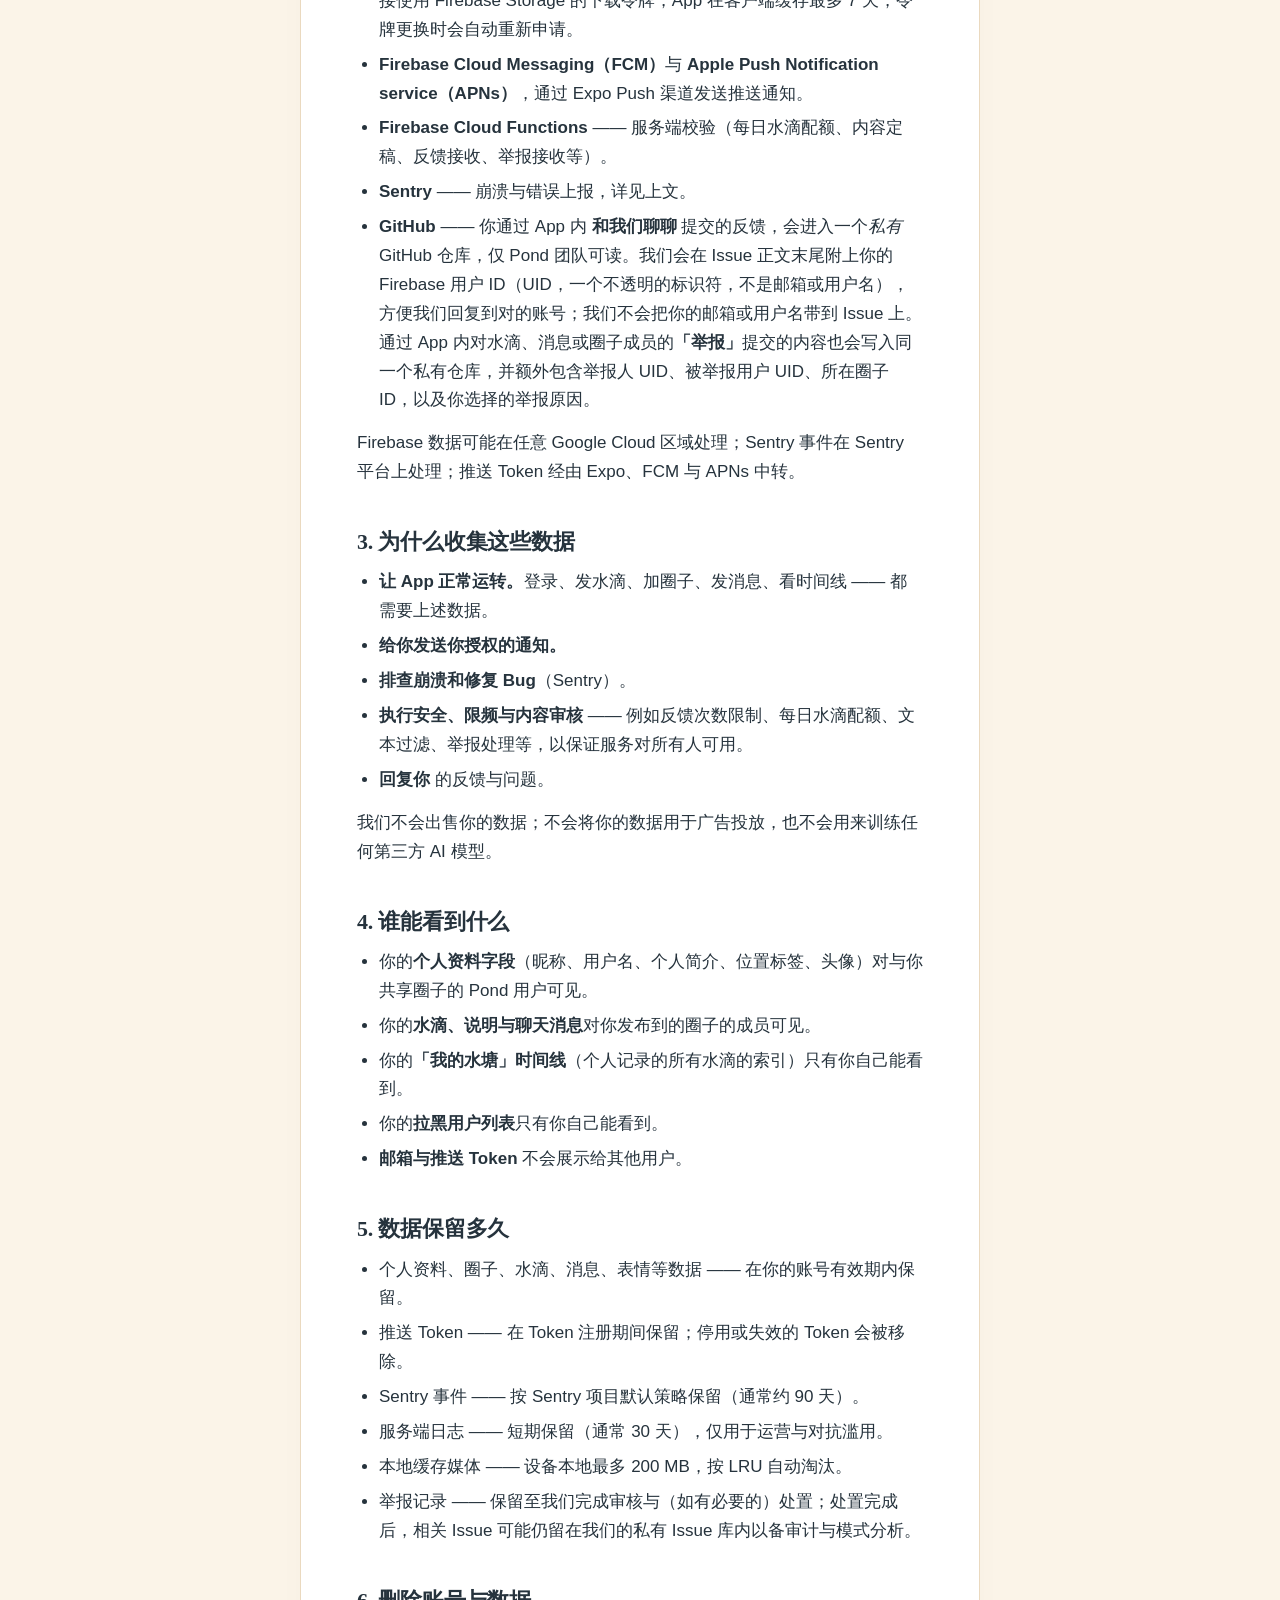
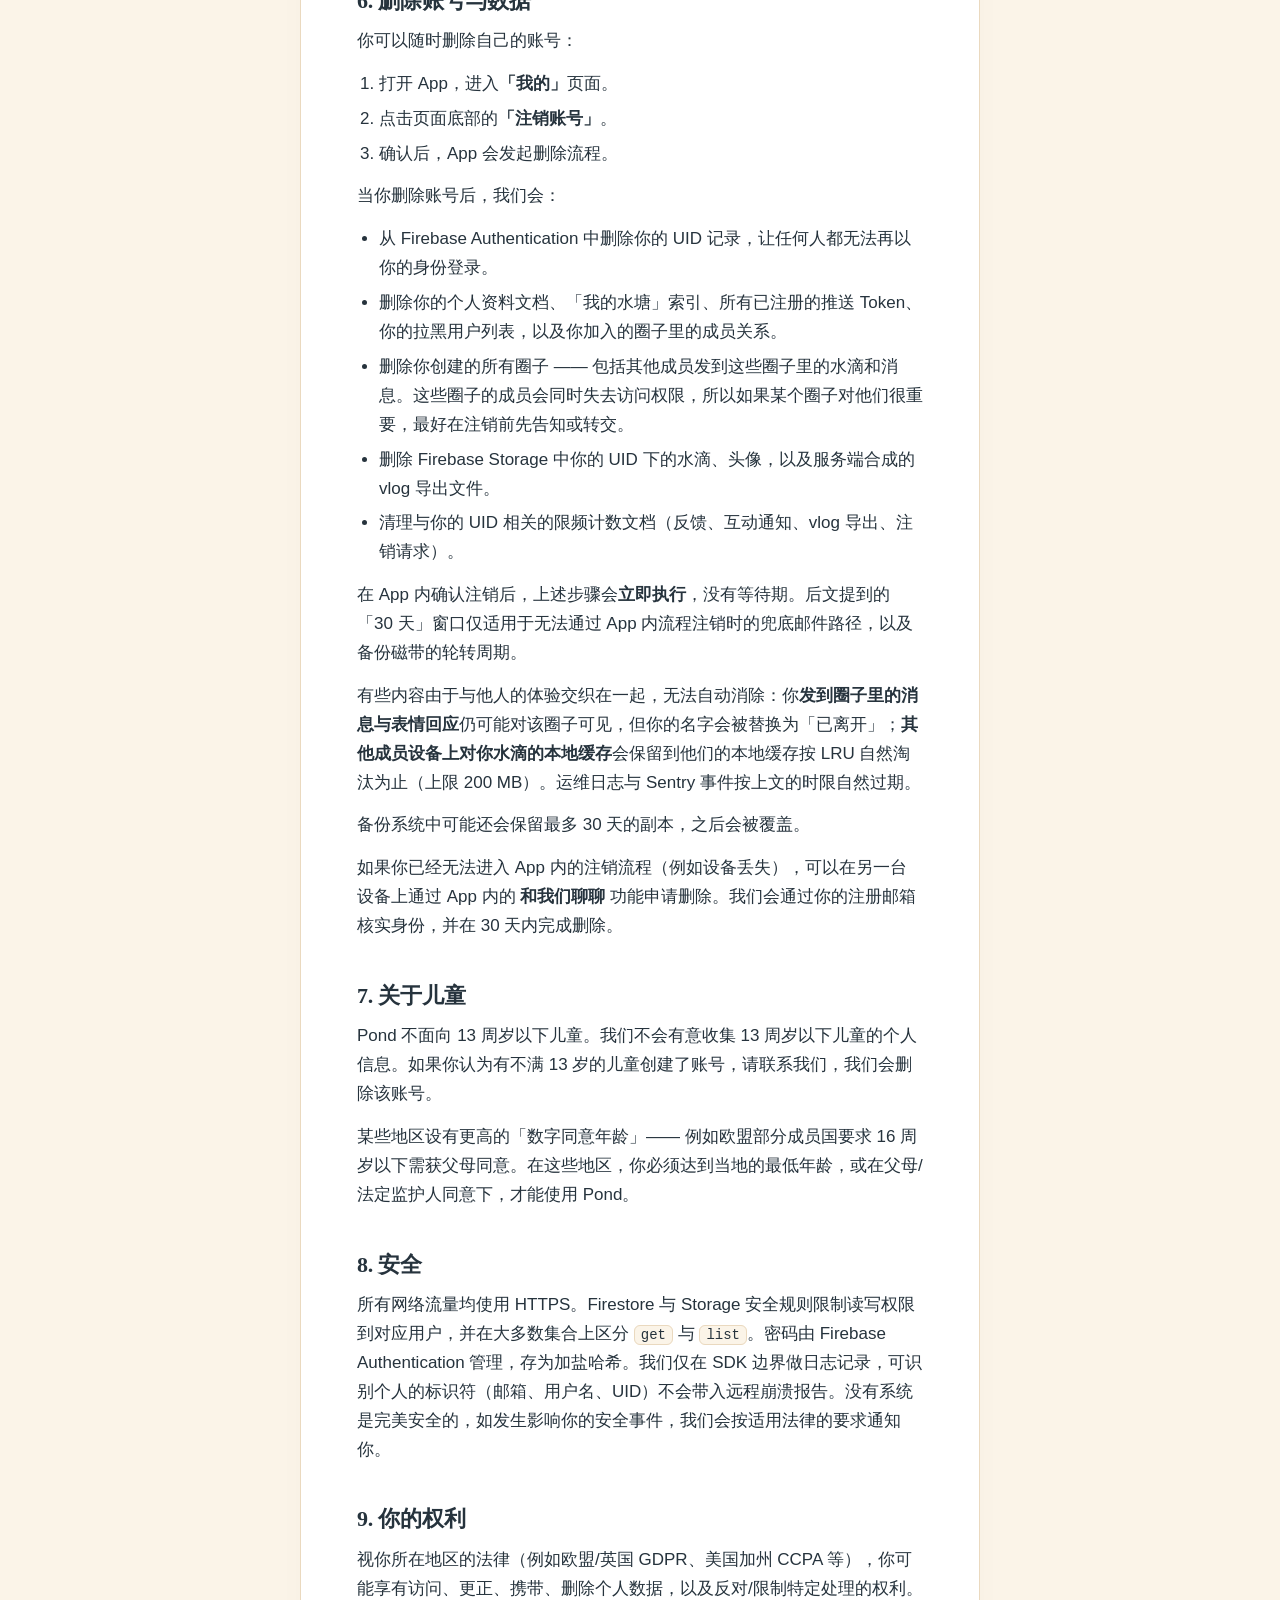
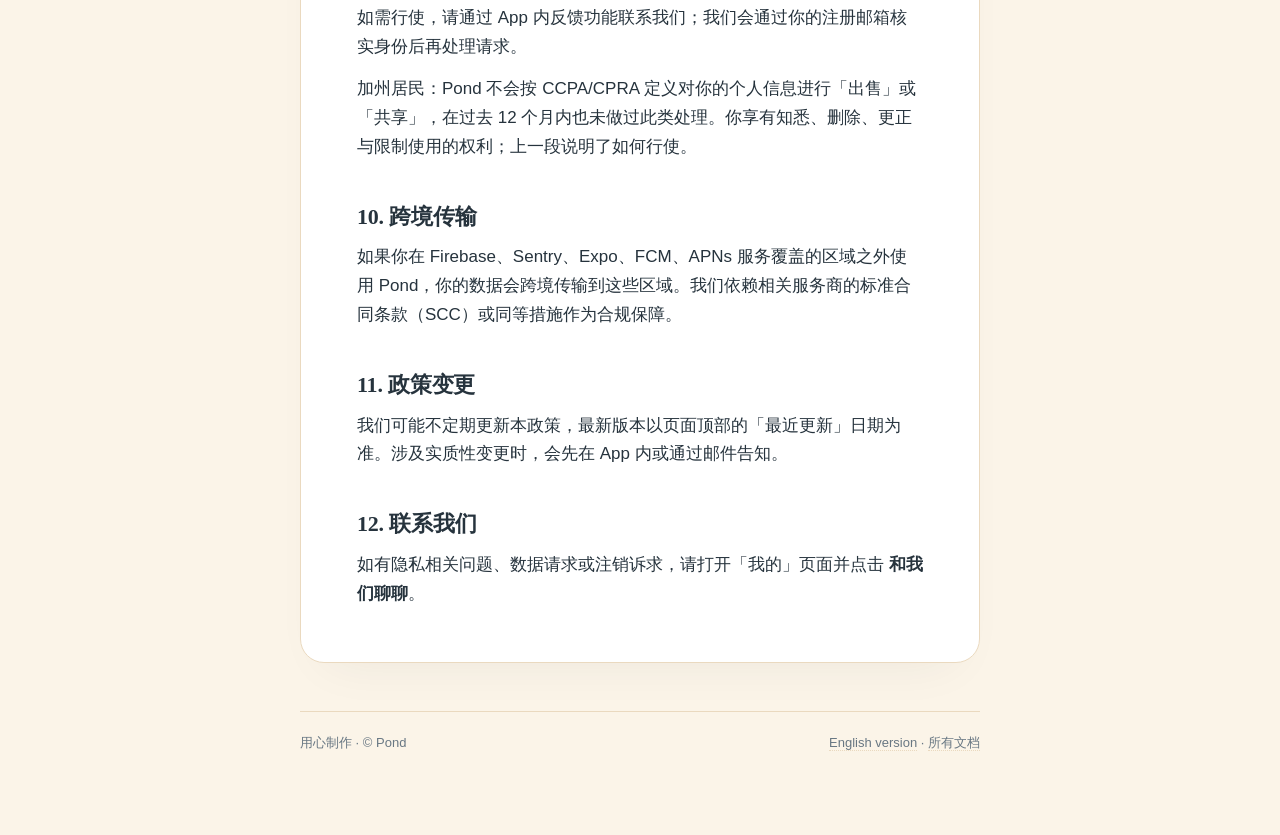
==== commit 738745be: "update" ====
--- a/docs/privacy.zh.html
+++ b/docs/privacy.zh.html
@@ -30,7 +30,7 @@
       <p class="kicker">我们收集什么、为什么、怎么删除</p>
       <h1>隐私政策</h1>
       <p class="subtitle">
-        <span>最近更新 2026 年 5 月 13 日</span>
+        <span>最近更新 2026 年 5 月 14 日</span>
         <span class="dot" aria-hidden="true"></span>
         <span class="lang-switch"><a href="./privacy.html">English version</a></span>
       </p>
@@ -57,7 +57,7 @@
       <h3>你创建的内容</h3>
       <ul>
         <li>
-          <strong>水滴（Drops）。</strong>你录制的短视频和照片，以及可选的文字说明、是否静音的标记。文件存放在 Firebase Storage 的
+          <strong>水滴（Drops）。</strong>你用应用内相机录制的<strong>短视频（含音频）</strong>和照片，或者通过系统图库选择器从设备相册选取的图片。录制视频会同时使用<strong>相机</strong>和<strong>麦克风</strong>权限，二者都通过系统首次使用时的弹窗授权，并可在系统设置中随时关闭。每个水滴可附带可选的文字说明，以及一个「静音」标记（播放时隐藏音轨）。文件存放在 Firebase Storage 的
           <code>clips/&lt;你的 UID&gt;/</code> 目录下。
         </li>
         <li>
@@ -73,6 +73,10 @@
           <strong>Vlog 视频。</strong>当你从「我的水塘」导出某一天的内容时，服务端会把那天的水滴拼接成一段 mp4，保存到 Firebase Storage 的
           <code>vlog-exports/&lt;你的 UID&gt;/</code> 路径下，方便你下载或分享。该路径下的内容只有你自己可以读取。
         </li>
+        <li>
+          <strong>举报与拉黑记录。</strong>当你对水滴、消息或圈子成员点击<strong>「举报」</strong>时，我们会保存你提交的举报记录（被举报的对象、所在圈子、原因）。当你<strong>「拉黑」</strong>某位用户时，我们会把对方的 UID 保存在
+          <code>users/&lt;你的 UID&gt;/blockedUsers/</code> 下，以便 App 把对方的内容从你眼前隐藏。你可以随时在「我的 → 已拉黑用户」中查看与解除拉黑。
+        </li>
       </ul>
 
       <h3>设备与通知数据</h3>
@@ -85,6 +89,9 @@
         </li>
         <li>
           <strong>本地缓存的媒体。</strong>你看过的水滴会在本地缓存（最多 200 MB，LRU 淘汰），避免重复下载。这部分缓存只在你的设备上，可以随时在「我的」→「存储」里清除。
+        </li>
+        <li>
+          <strong>保存到系统相册。</strong>如果你选择保存水滴或 vlog 导出文件，Pond 会把一份副本写入你设备的系统相册。这份副本只存在你本地设备上；Pond 不会反向读取你的相册内容。
         </li>
       </ul>
 
@@ -114,7 +121,7 @@
 
       <h3>分析（Analytics）</h3>
       <p>
-        我们使用了 Firebase SDK，其中包含 Firebase Analytics 模块。Pond 目前不会向其发送自定义分析事件；可能上报的仅是 SDK 自带的设备级自动事件（例如首次打开、会话数）。我们没有在内部维护用户行为分析仪表盘。如果未来增加产品分析，我们会先更新本政策并在 App 内告知。
+        Pond 目前未集成任何产品分析（Analytics）SDK，也不会记录你的行为分析事件。如果未来引入产品分析，我们会先更新本政策并在 App 内告知，再启用。
       </p>
 
       <h3>我们<em>不</em>收集</h3>
@@ -135,7 +142,7 @@
           <strong>Firebase Authentication</strong> —— 邮箱/密码登录。
         </li>
         <li>
-          <strong>Cloud Firestore</strong> —— 个人资料、圈子、消息、表情回应、推送 Token 记录、限频计数、Remote Config 等；通过 Firestore 安全规则限定只有相应用户可读写。
+          <strong>Cloud Firestore</strong> —— 个人资料、圈子、消息、表情回应、推送 Token 记录、限频计数、Remote Config，以及你的拉黑用户列表；通过 Firestore 安全规则限定只有相应用户可读写。
         </li>
         <li>
           <strong>Firebase Storage</strong> —— 水滴的视频和照片、头像，以及服务端合成的「我的水塘」vlog 导出文件。通过 Storage 安全规则控制访问；下载链接使用 Firebase Storage 的下载令牌，App 在客户端缓存最多 7 天，令牌更换时会自动重新申请。
@@ -145,14 +152,13 @@
           <strong>Apple Push Notification service（APNs）</strong>，通过 Expo Push 渠道发送推送通知。
         </li>
         <li>
-          <strong>Firebase Cloud Functions</strong> —— 服务端校验（每日水滴配额、内容定稿、反馈接收等）。
+          <strong>Firebase Cloud Functions</strong> —— 服务端校验（每日水滴配额、内容定稿、反馈接收、举报接收等）。
         </li>
         <li>
           <strong>Sentry</strong> —— 崩溃与错误上报，详见上文。
         </li>
         <li>
-          <strong>GitHub</strong> —— 你在 App 内提交的反馈会自动在
-公开的 GitHub 仓库创建一个 Issue。Issue 的标题与正文在公开仓库可见，请不要包含隐私信息。我们会在 Issue 正文末尾附上你的 Firebase 用户 ID（UID，一个不透明的标识符，不是邮箱或用户名），方便我们对回应到对的账号；我们不会把你的邮箱或用户名带到 Issue 上。
+          <strong>GitHub</strong> —— 你通过 App 内 <strong>和我们聊聊</strong> 提交的反馈，会进入一个<em>私有</em> GitHub 仓库，仅 Pond 团队可读。我们会在 Issue 正文末尾附上你的 Firebase 用户 ID（UID，一个不透明的标识符，不是邮箱或用户名），方便我们回复到对的账号；我们不会把你的邮箱或用户名带到 Issue 上。通过 App 内对水滴、消息或圈子成员的<strong>「举报」</strong>提交的内容也会写入同一个私有仓库，并额外包含举报人 UID、被举报用户 UID、所在圈子 ID，以及你选择的举报原因。
         </li>
       </ul>
       <p>
@@ -171,7 +177,7 @@
           <strong>排查崩溃和修复 Bug</strong>（Sentry）。
         </li>
         <li>
-          <strong>执行安全与限频策略</strong> —— 例如反馈次数限制、每日水滴配额，以保证服务对所有人可用。
+          <strong>执行安全、限频与内容审核</strong> —— 例如反馈次数限制、每日水滴配额、文本过滤、举报处理等，以保证服务对所有人可用。
         </li>
         <li>
           <strong>回复你</strong> 的反馈与问题。
@@ -193,6 +199,9 @@
           你的<strong>「我的水塘」时间线</strong>（个人记录的所有水滴的索引）只有你自己能看到。
         </li>
         <li>
+          你的<strong>拉黑用户列表</strong>只有你自己能看到。
+        </li>
+        <li>
           <strong>邮箱与推送 Token</strong> 不会展示给其他用户。
         </li>
       </ul>
@@ -213,6 +222,9 @@
         </li>
         <li>
           本地缓存媒体 —— 设备本地最多 200 MB，按 LRU 自动淘汰。
+        </li>
+        <li>
+          举报记录 —— 保留至我们完成审核与（如有必要的）处置；处置完成后，相关 Issue 可能仍留在我们的私有 Issue 库内以备审计与模式分析。
         </li>
       </ul>
 
@@ -226,12 +238,15 @@
       <p>当你删除账号后，我们会：</p>
       <ul>
         <li>从 Firebase Authentication 中删除你的 UID 记录，让任何人都无法再以你的身份登录。</li>
-        <li>删除你的个人资料文档、「我的水塘」索引、所有已注册的推送 Token，以及你加入的圈子里的成员关系。</li>
+        <li>删除你的个人资料文档、「我的水塘」索引、所有已注册的推送 Token、你的拉黑用户列表，以及你加入的圈子里的成员关系。</li>
         <li>删除你创建的所有圈子 —— 包括其他成员发到这些圈子里的水滴和消息。这些圈子的成员会同时失去访问权限，所以如果某个圈子对他们很重要，最好在注销前先告知或转交。</li>
         <li>删除 Firebase Storage 中你的 UID 下的水滴、头像，以及服务端合成的 vlog 导出文件。</li>
         <li>清理与你的 UID 相关的限频计数文档（反馈、互动通知、vlog 导出、注销请求）。</li>
       </ul>
       <p>
+        在 App 内确认注销后，上述步骤会<strong>立即执行</strong>，没有等待期。后文提到的「30 天」窗口仅适用于无法通过 App 内流程注销时的兜底邮件路径，以及备份磁带的轮转周期。
+      </p>
+      <p>
         有些内容由于与他人的体验交织在一起，无法自动消除：你<strong>发到圈子里的消息与表情回应</strong>仍可能对该圈子可见，但你的名字会被替换为「已离开」；<strong>其他成员设备上对你水滴的本地缓存</strong>会保留到他们的本地缓存按 LRU 自然淘汰为止（上限 200 MB）。运维日志与 Sentry 事件按上文的时限自然过期。
       </p>
       <p>备份系统中可能还会保留最多 30 天的副本，之后会被覆盖。</p>
@@ -243,6 +258,9 @@
       <p>
         Pond 不面向 13 周岁以下儿童。我们不会有意收集 13 周岁以下儿童的个人信息。如果你认为有不满 13 岁的儿童创建了账号，请联系我们，我们会删除该账号。
       </p>
+      <p>
+        某些地区设有更高的「数字同意年龄」—— 例如欧盟部分成员国要求 16 周岁以下需获父母同意。在这些地区，你必须达到当地的最低年龄，或在父母/法定监护人同意下，才能使用 Pond。
+      </p>
 
       <h2>8. 安全</h2>
       <p>
@@ -252,6 +270,9 @@
       <h2>9. 你的权利</h2>
       <p>
         视你所在地区的法律（例如欧盟/英国 GDPR、美国加州 CCPA 等），你可能享有访问、更正、携带、删除个人数据，以及反对/限制特定处理的权利。如需行使，请通过 App 内反馈功能联系我们；我们会通过你的注册邮箱核实身份后再处理请求。
+      </p>
+      <p>
+        加州居民：Pond 不会按 CCPA/CPRA 定义对你的个人信息进行「出售」或「共享」，在过去 12 个月内也未做过此类处理。你享有知悉、删除、更正与限制使用的权利；上一段说明了如何行使。
       </p>
 
       <h2>10. 跨境传输</h2>
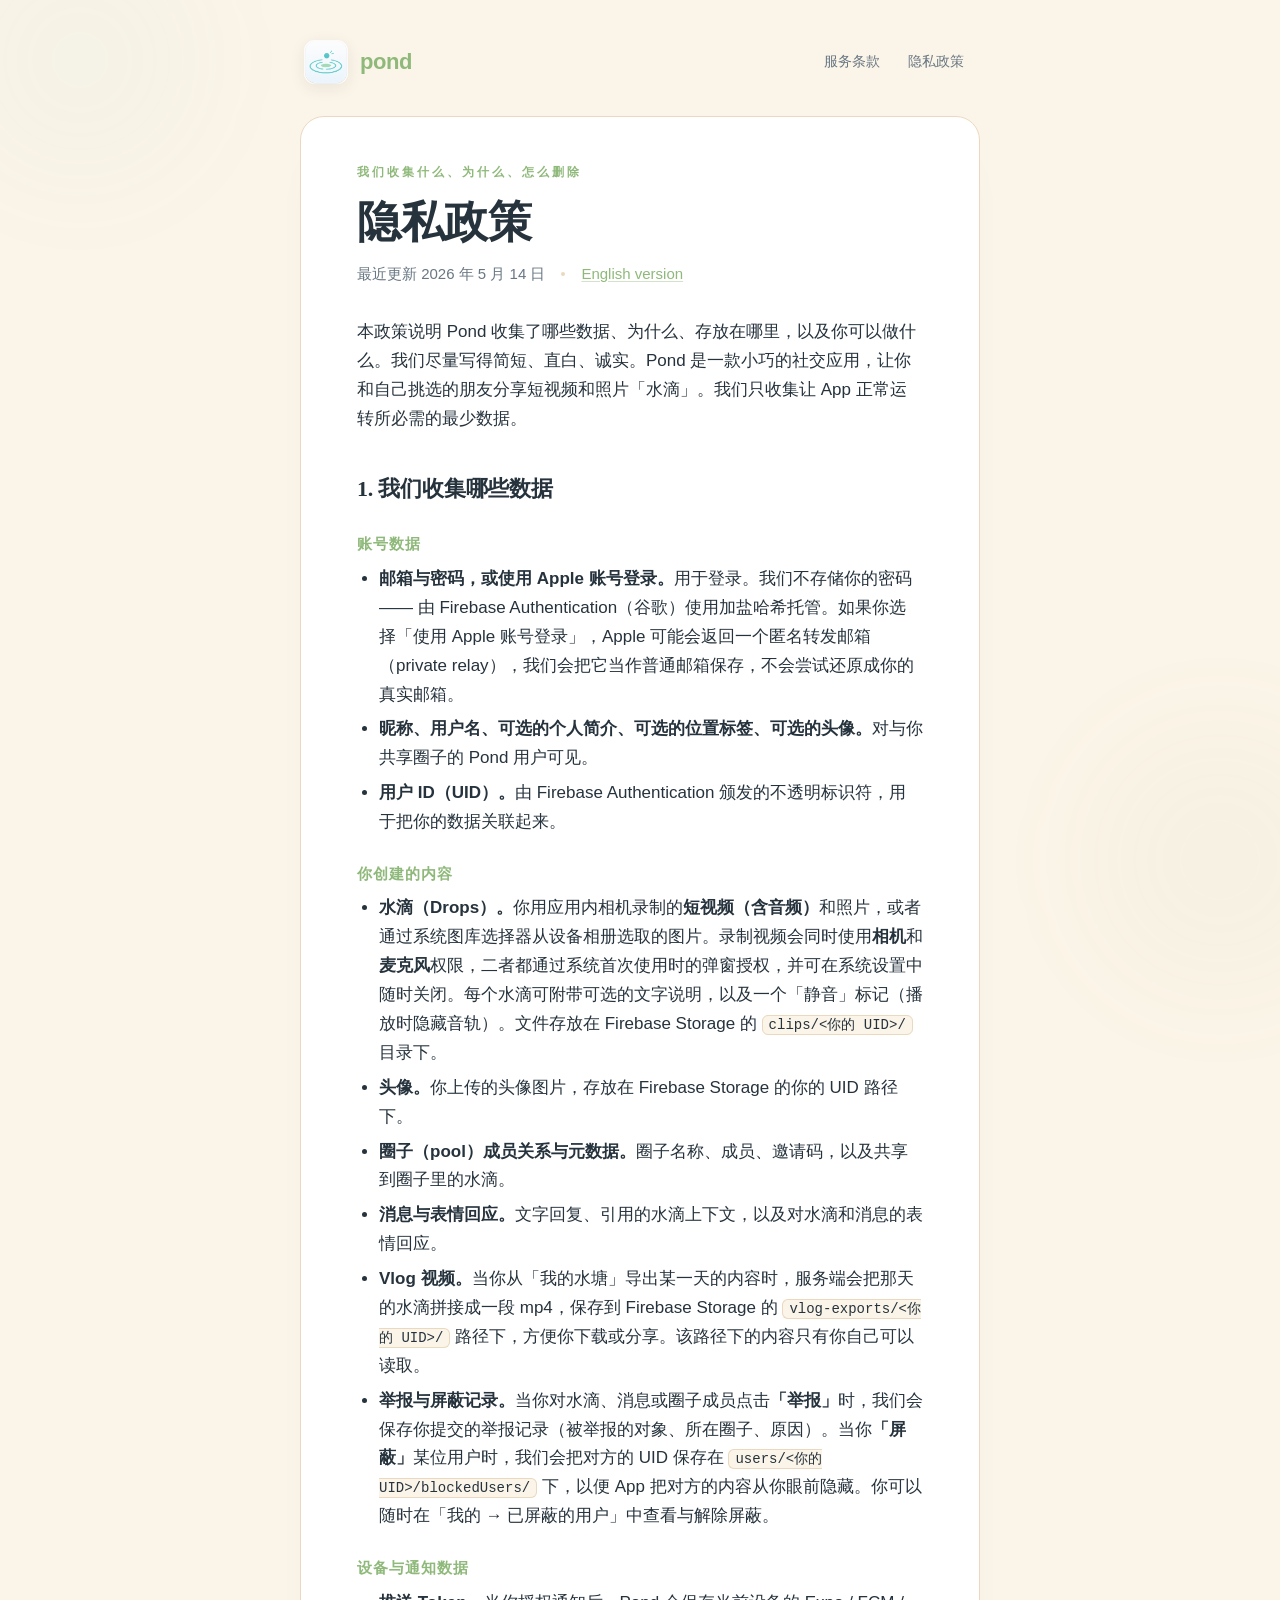
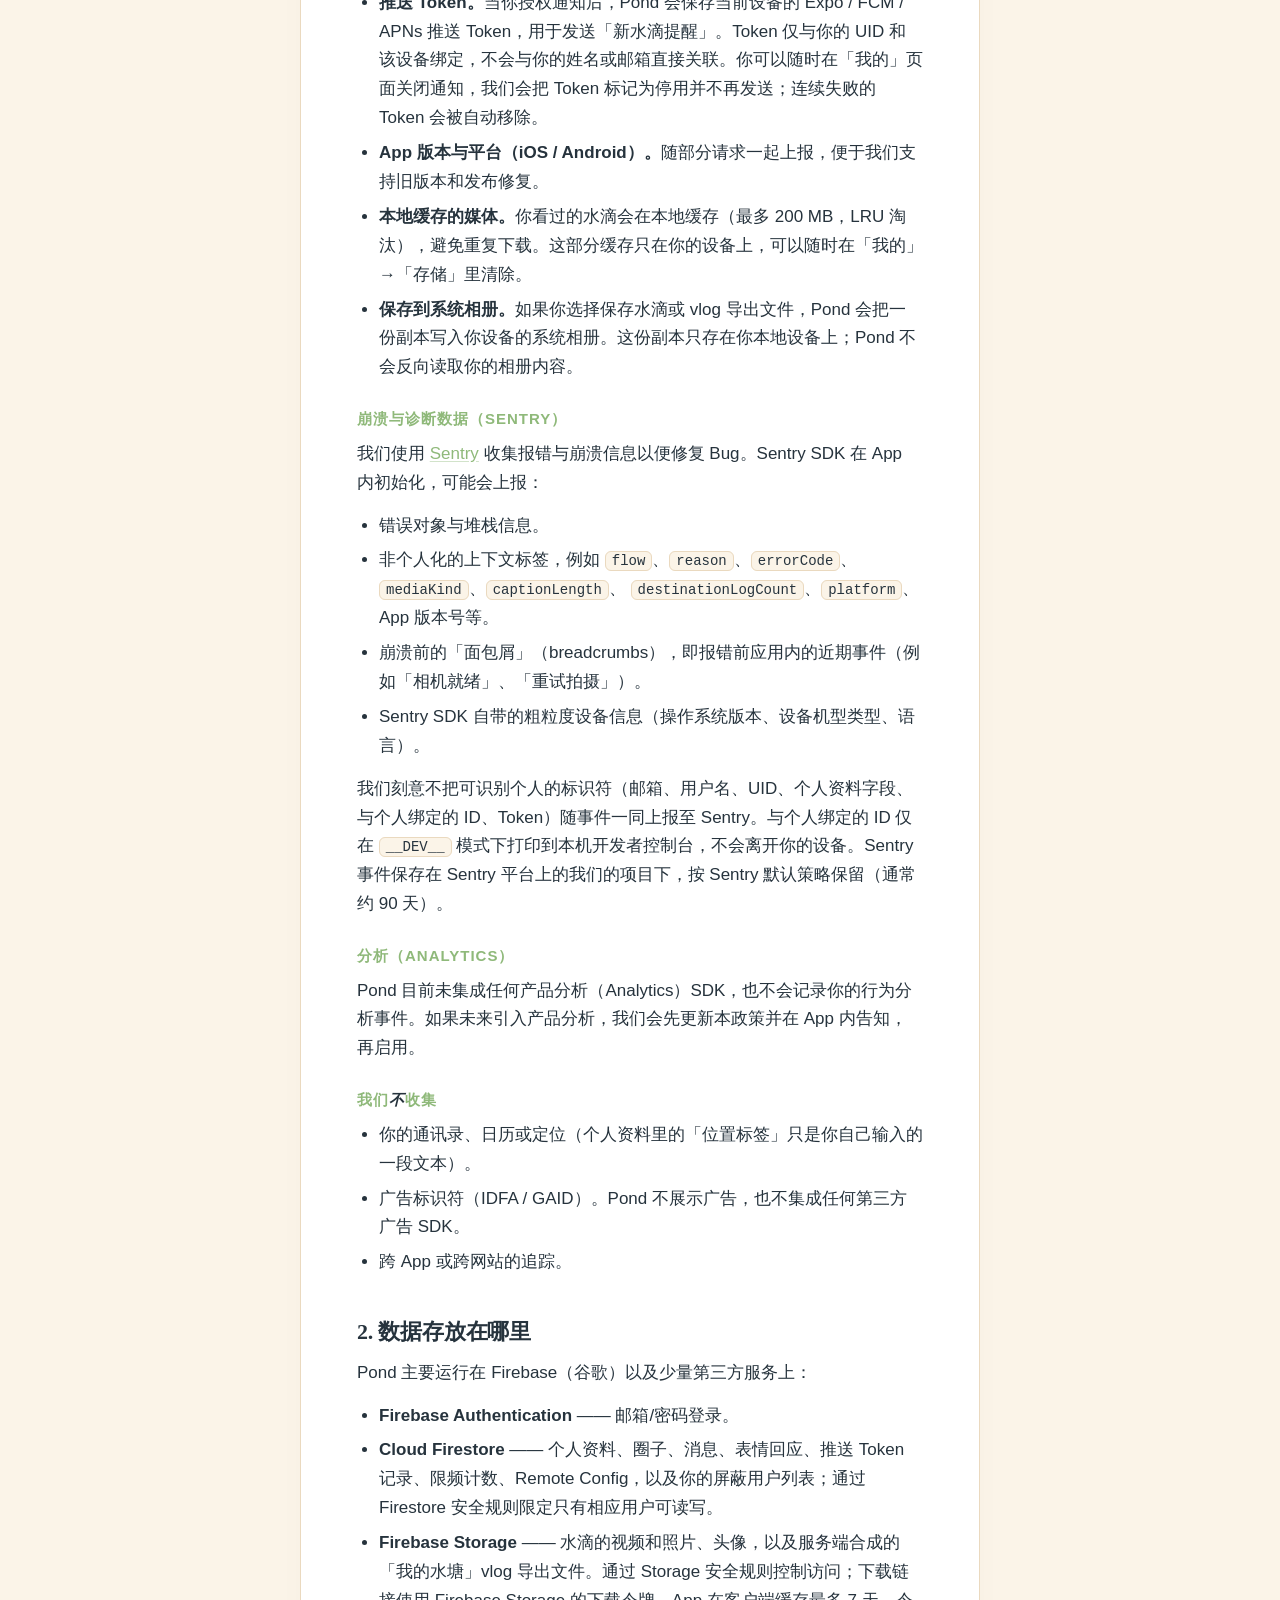
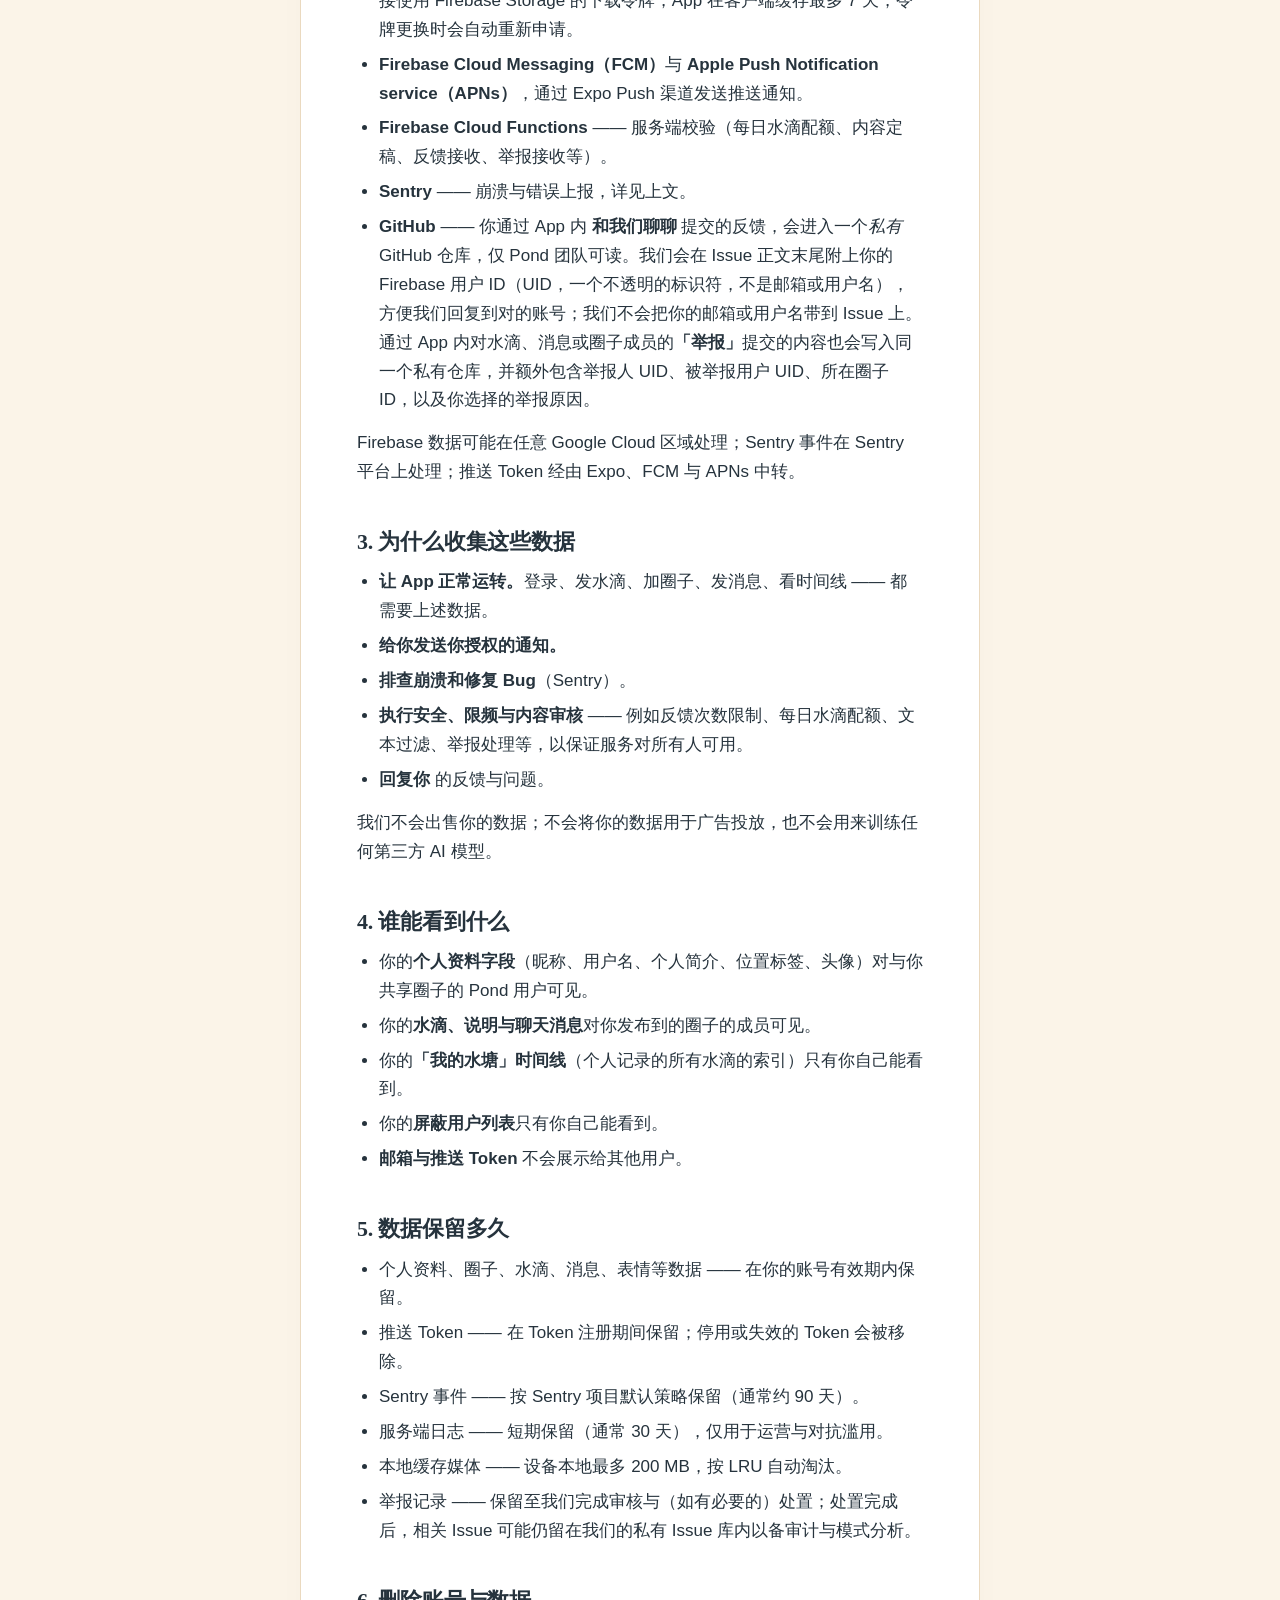
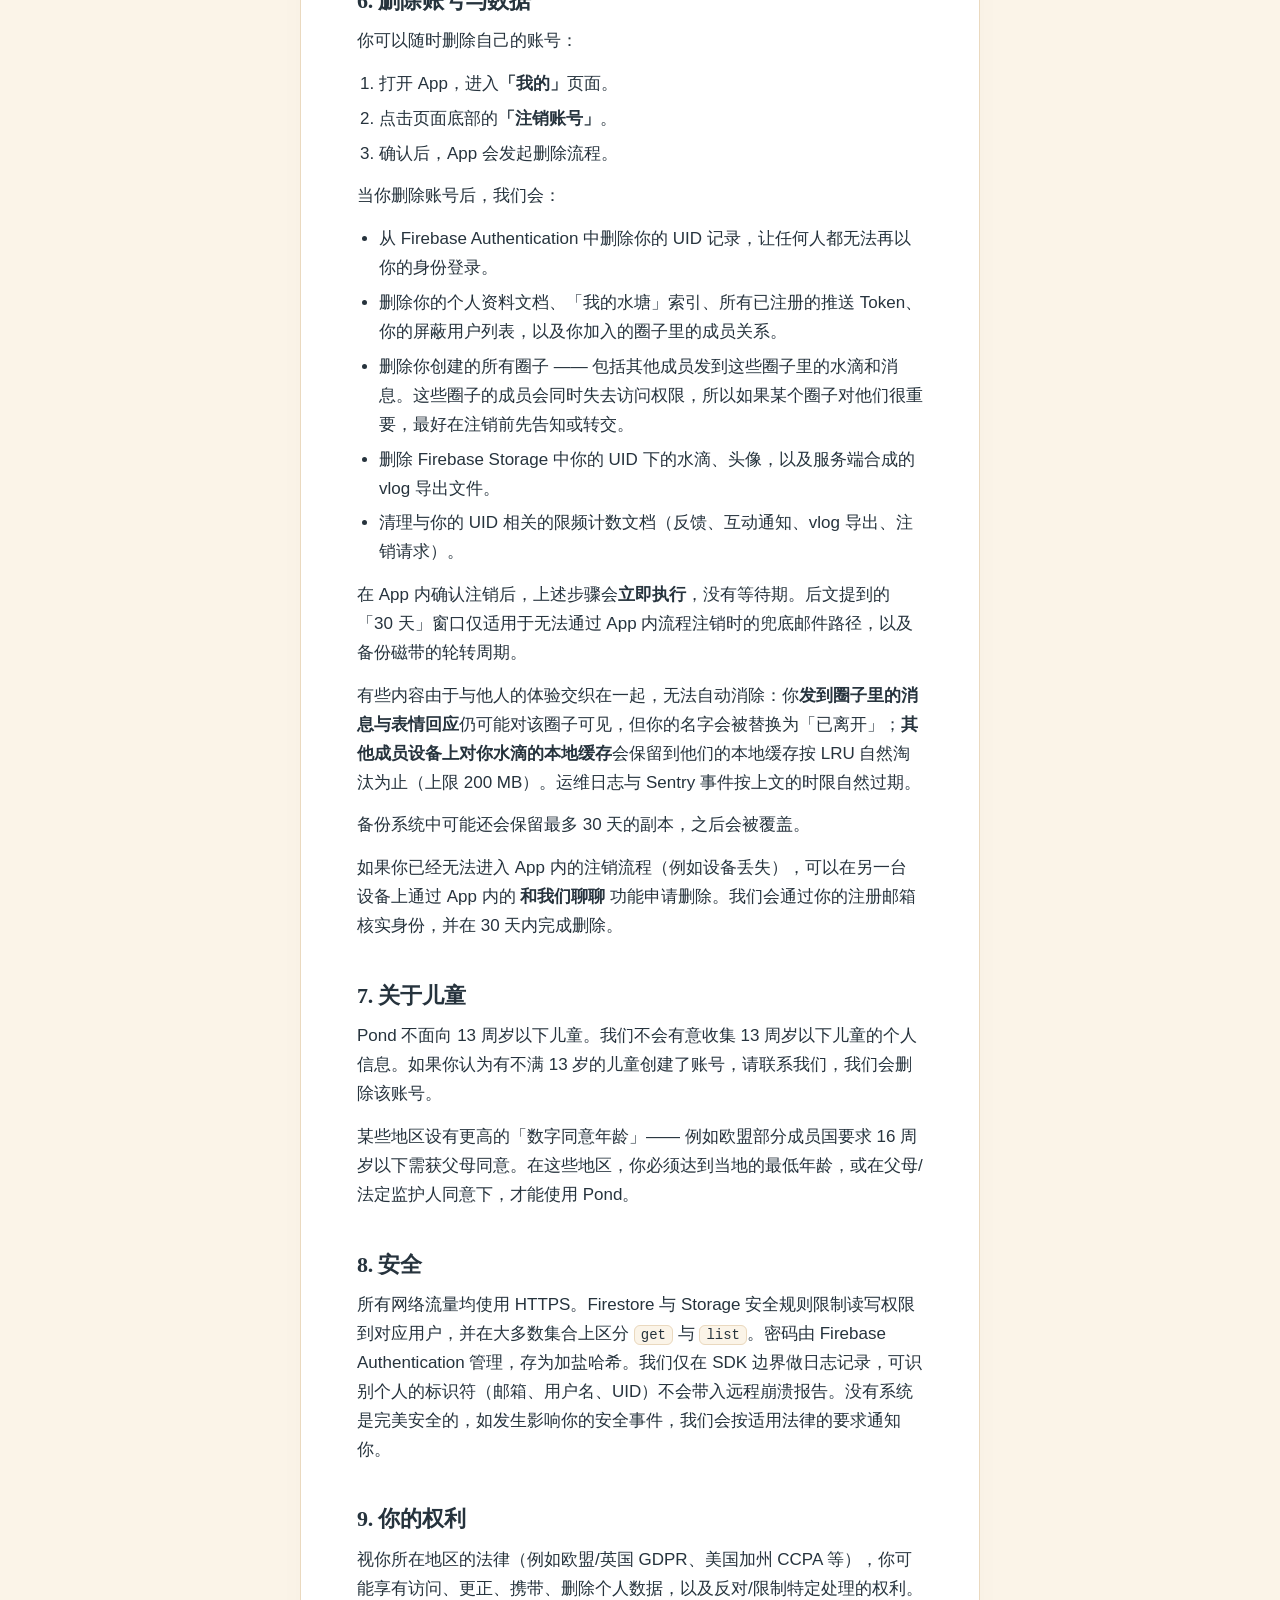
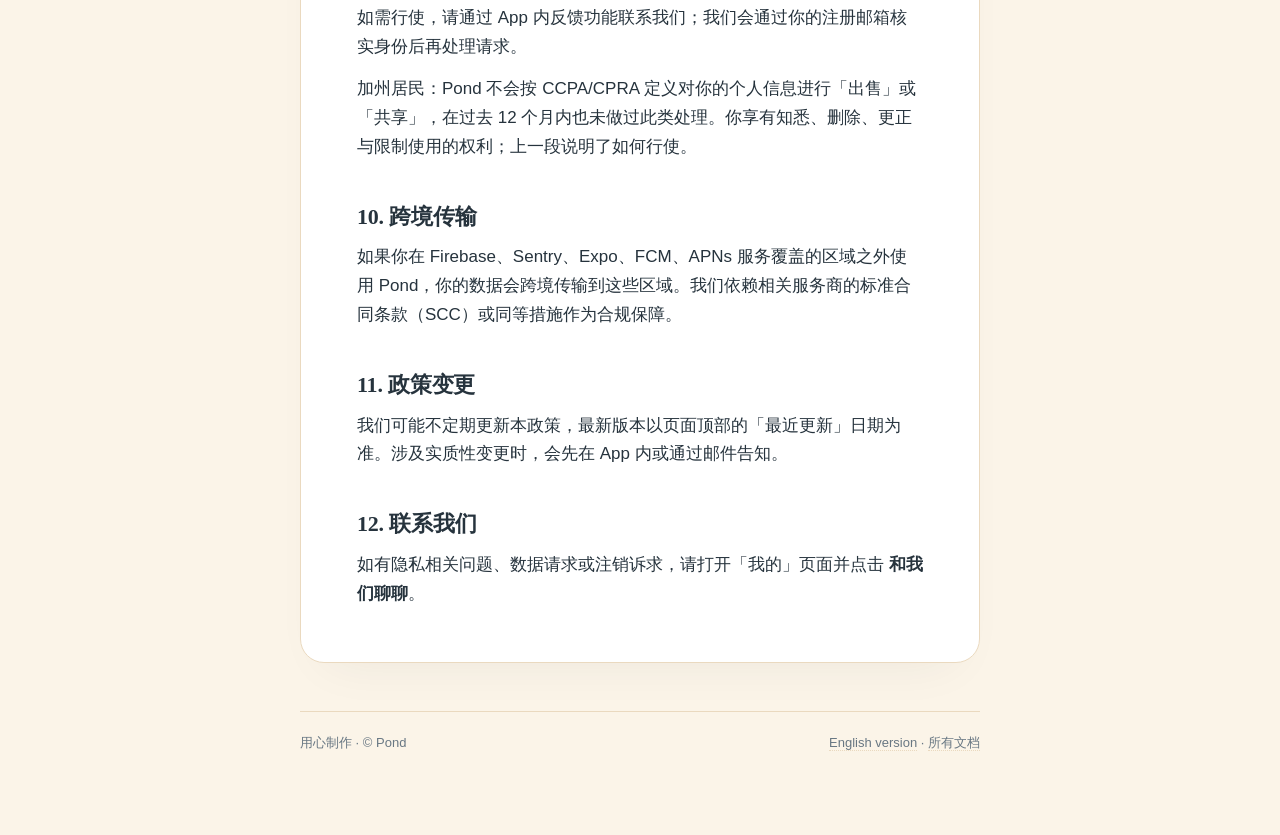
==== commit a04ffad2: "update" ====
--- a/docs/privacy.zh.html
+++ b/docs/privacy.zh.html
@@ -74,8 +74,8 @@
           <code>vlog-exports/&lt;你的 UID&gt;/</code> 路径下，方便你下载或分享。该路径下的内容只有你自己可以读取。
         </li>
         <li>
-          <strong>举报与拉黑记录。</strong>当你对水滴、消息或圈子成员点击<strong>「举报」</strong>时，我们会保存你提交的举报记录（被举报的对象、所在圈子、原因）。当你<strong>「拉黑」</strong>某位用户时，我们会把对方的 UID 保存在
-          <code>users/&lt;你的 UID&gt;/blockedUsers/</code> 下，以便 App 把对方的内容从你眼前隐藏。你可以随时在「我的 → 已拉黑用户」中查看与解除拉黑。
+          <strong>举报与屏蔽记录。</strong>当你对水滴、消息或圈子成员点击<strong>「举报」</strong>时，我们会保存你提交的举报记录（被举报的对象、所在圈子、原因）。当你<strong>「屏蔽」</strong>某位用户时，我们会把对方的 UID 保存在
+          <code>users/&lt;你的 UID&gt;/blockedUsers/</code> 下，以便 App 把对方的内容从你眼前隐藏。你可以随时在「我的 → 已屏蔽的用户」中查看与解除屏蔽。
         </li>
       </ul>
 
@@ -142,7 +142,7 @@
           <strong>Firebase Authentication</strong> —— 邮箱/密码登录。
         </li>
         <li>
-          <strong>Cloud Firestore</strong> —— 个人资料、圈子、消息、表情回应、推送 Token 记录、限频计数、Remote Config，以及你的拉黑用户列表；通过 Firestore 安全规则限定只有相应用户可读写。
+          <strong>Cloud Firestore</strong> —— 个人资料、圈子、消息、表情回应、推送 Token 记录、限频计数、Remote Config，以及你的屏蔽用户列表；通过 Firestore 安全规则限定只有相应用户可读写。
         </li>
         <li>
           <strong>Firebase Storage</strong> —— 水滴的视频和照片、头像，以及服务端合成的「我的水塘」vlog 导出文件。通过 Storage 安全规则控制访问；下载链接使用 Firebase Storage 的下载令牌，App 在客户端缓存最多 7 天，令牌更换时会自动重新申请。
@@ -199,7 +199,7 @@
           你的<strong>「我的水塘」时间线</strong>（个人记录的所有水滴的索引）只有你自己能看到。
         </li>
         <li>
-          你的<strong>拉黑用户列表</strong>只有你自己能看到。
+          你的<strong>屏蔽用户列表</strong>只有你自己能看到。
         </li>
         <li>
           <strong>邮箱与推送 Token</strong> 不会展示给其他用户。
@@ -238,7 +238,7 @@
       <p>当你删除账号后，我们会：</p>
       <ul>
         <li>从 Firebase Authentication 中删除你的 UID 记录，让任何人都无法再以你的身份登录。</li>
-        <li>删除你的个人资料文档、「我的水塘」索引、所有已注册的推送 Token、你的拉黑用户列表，以及你加入的圈子里的成员关系。</li>
+        <li>删除你的个人资料文档、「我的水塘」索引、所有已注册的推送 Token、你的屏蔽用户列表，以及你加入的圈子里的成员关系。</li>
         <li>删除你创建的所有圈子 —— 包括其他成员发到这些圈子里的水滴和消息。这些圈子的成员会同时失去访问权限，所以如果某个圈子对他们很重要，最好在注销前先告知或转交。</li>
         <li>删除 Firebase Storage 中你的 UID 下的水滴、头像，以及服务端合成的 vlog 导出文件。</li>
         <li>清理与你的 UID 相关的限频计数文档（反馈、互动通知、vlog 导出、注销请求）。</li>
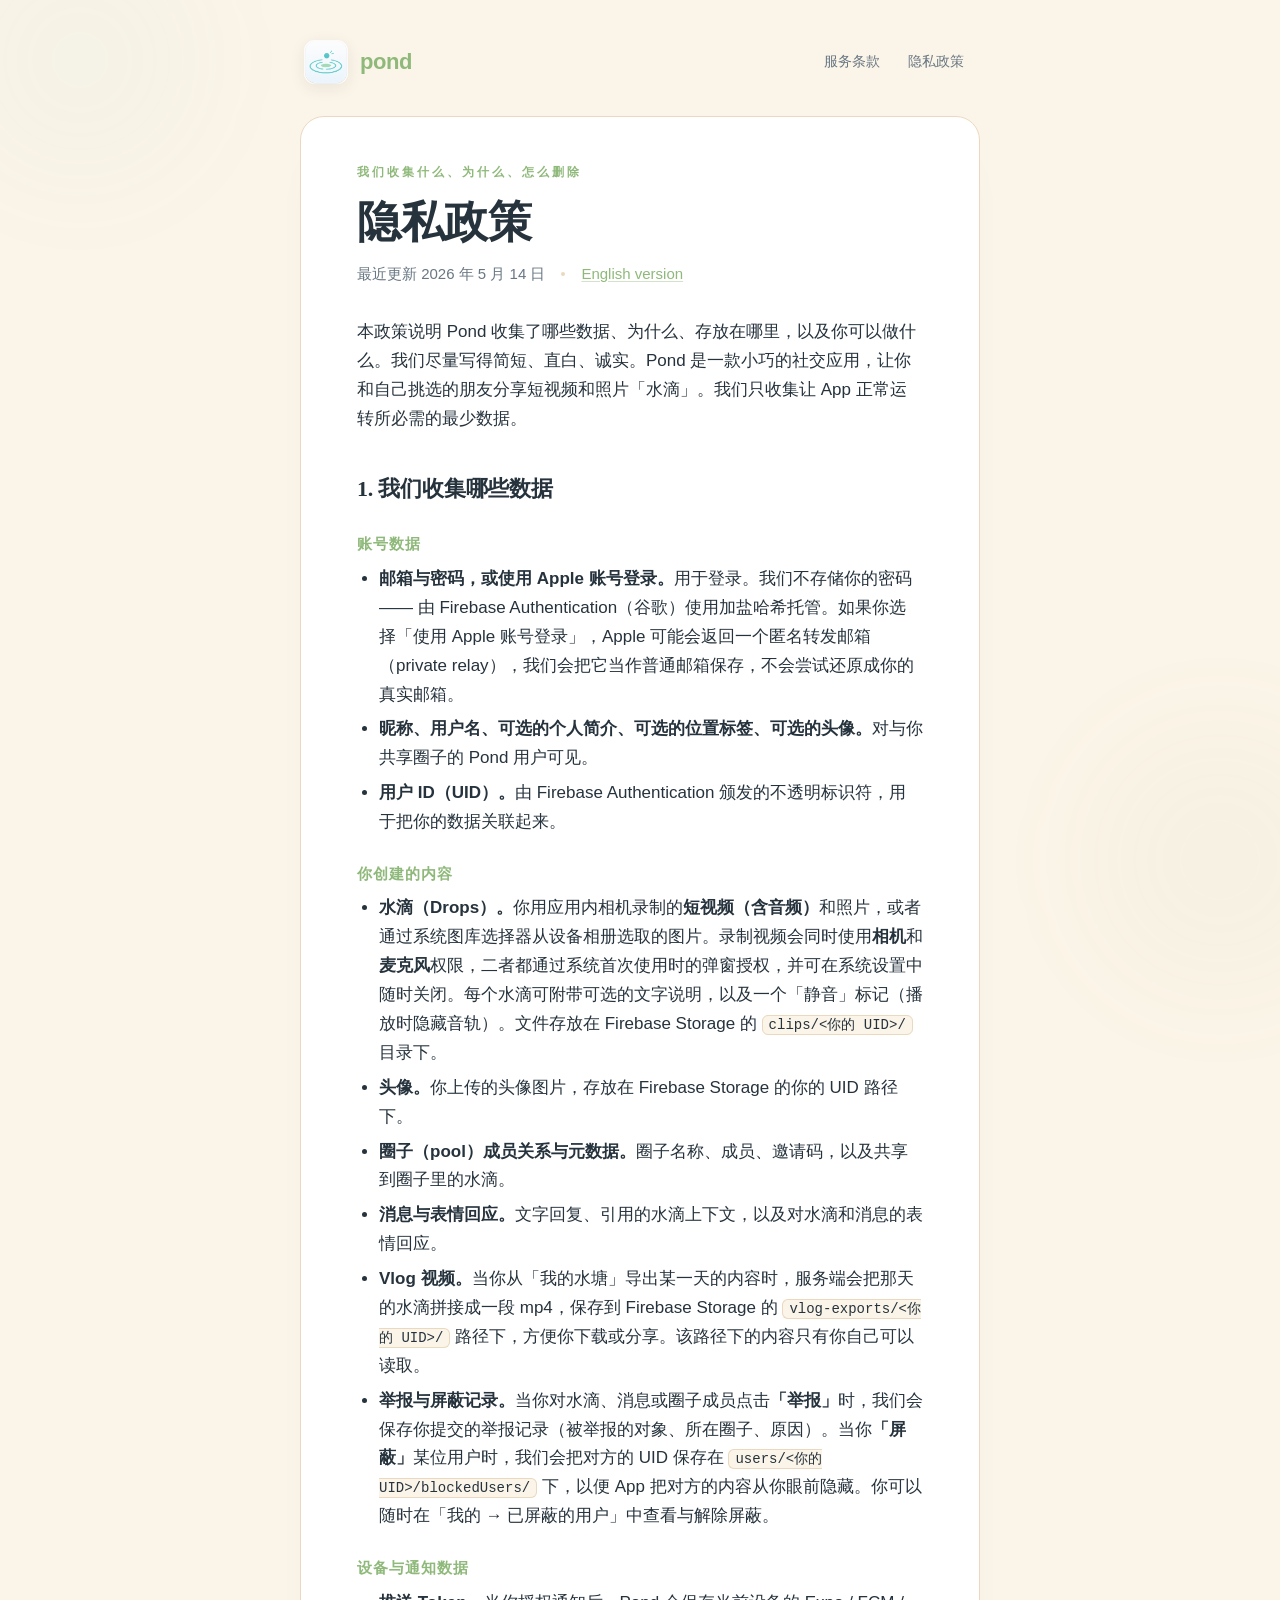
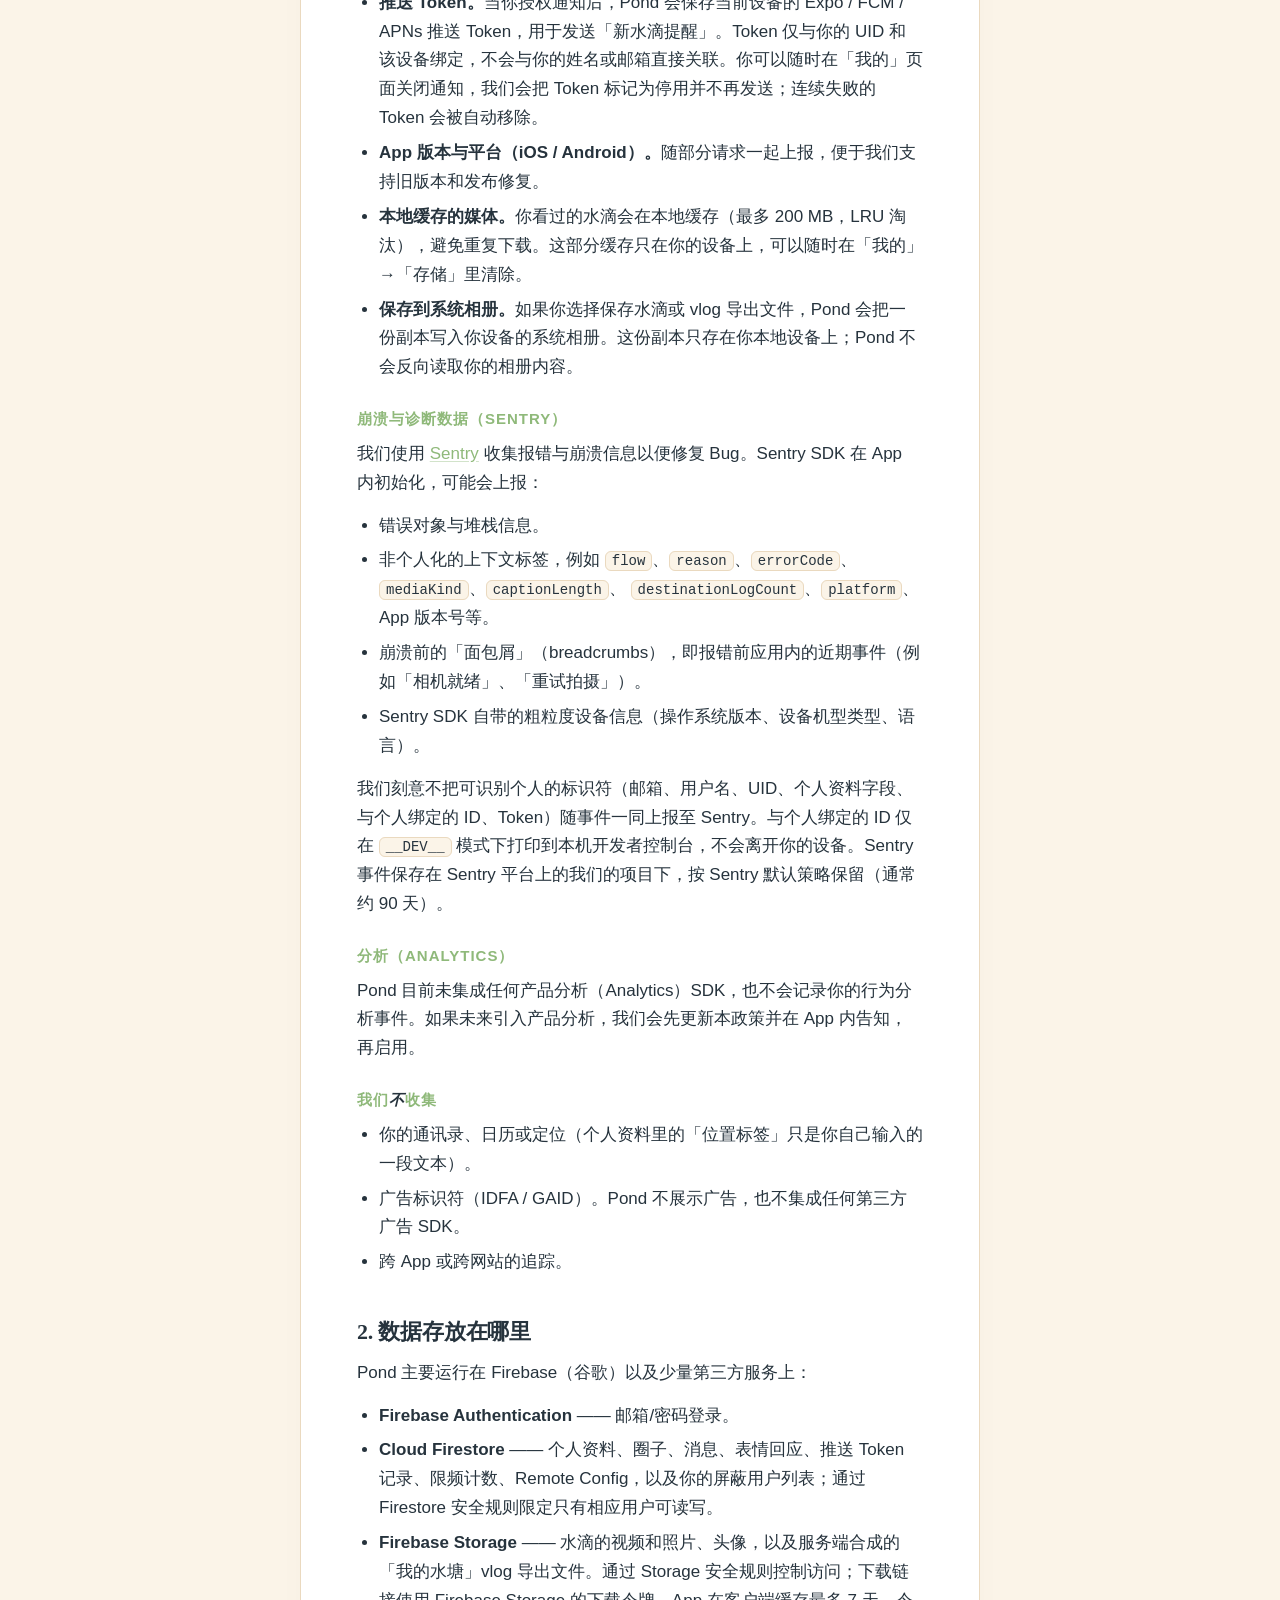
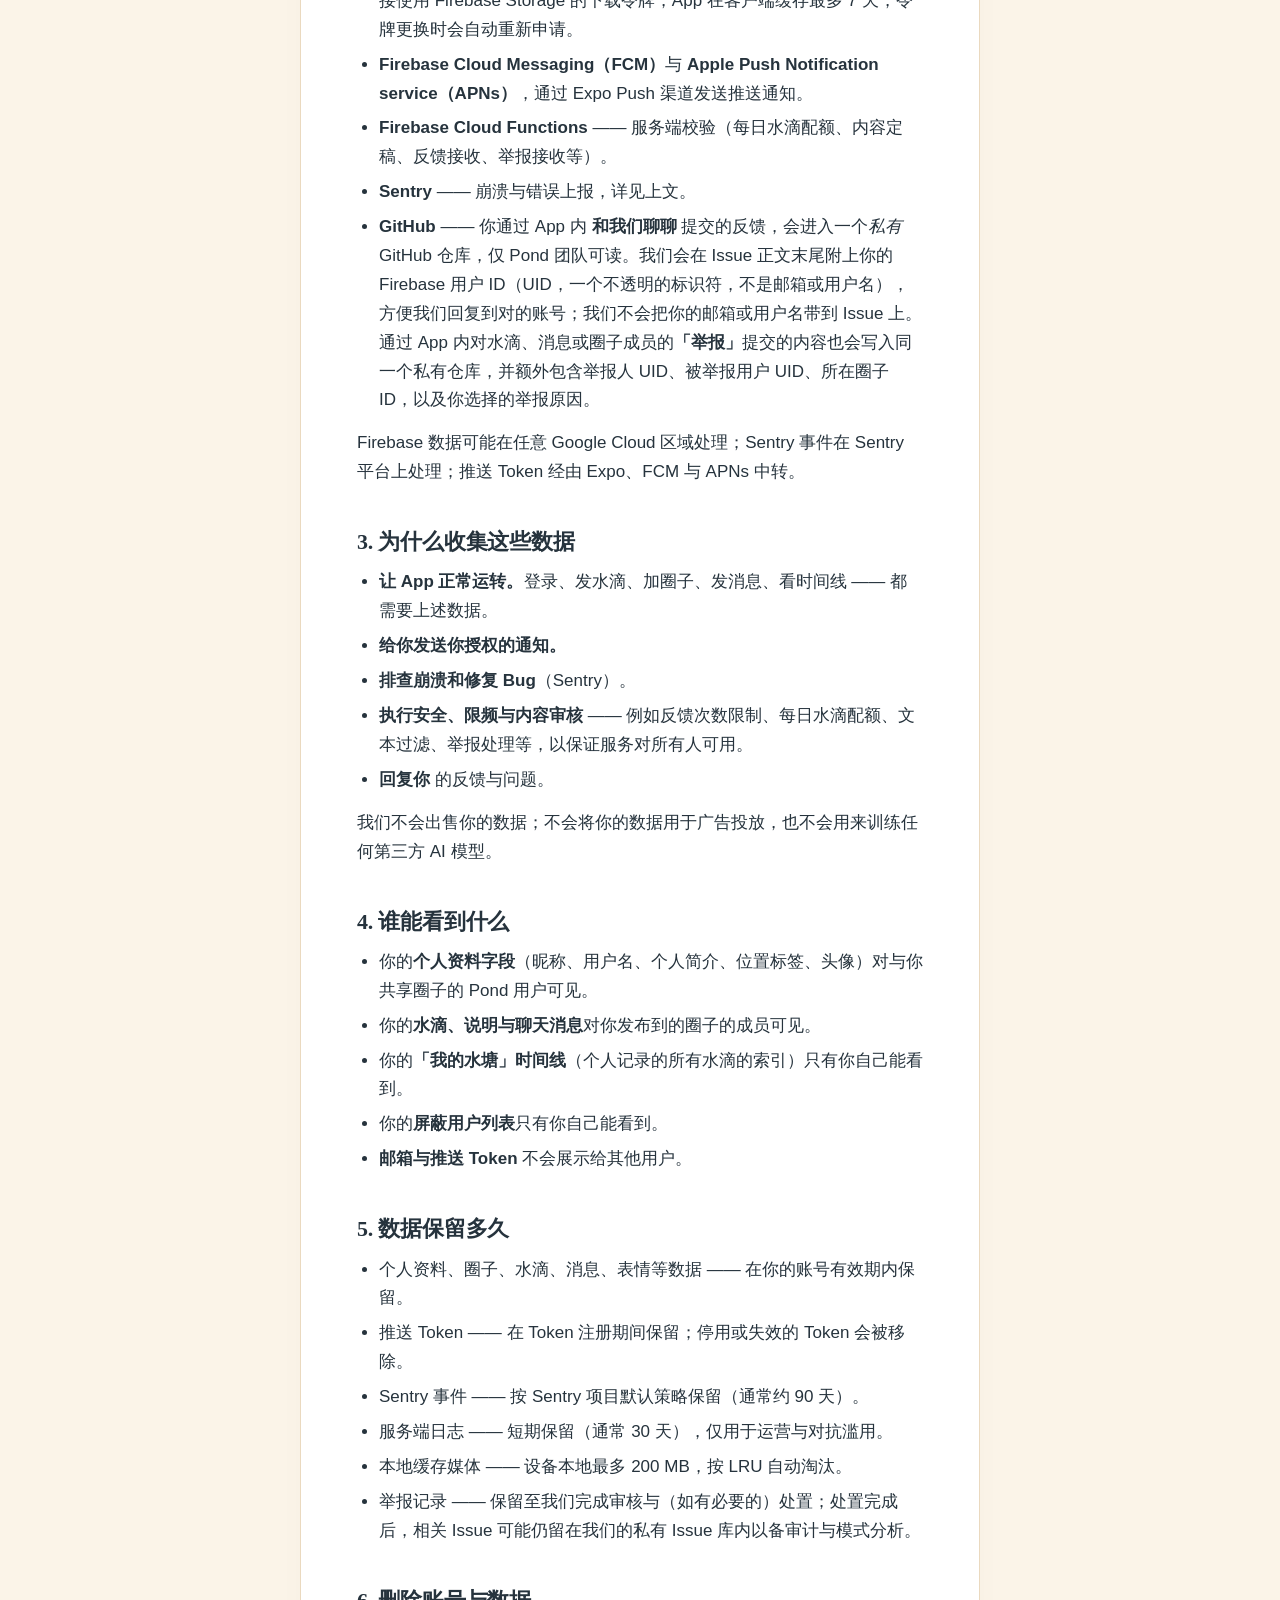
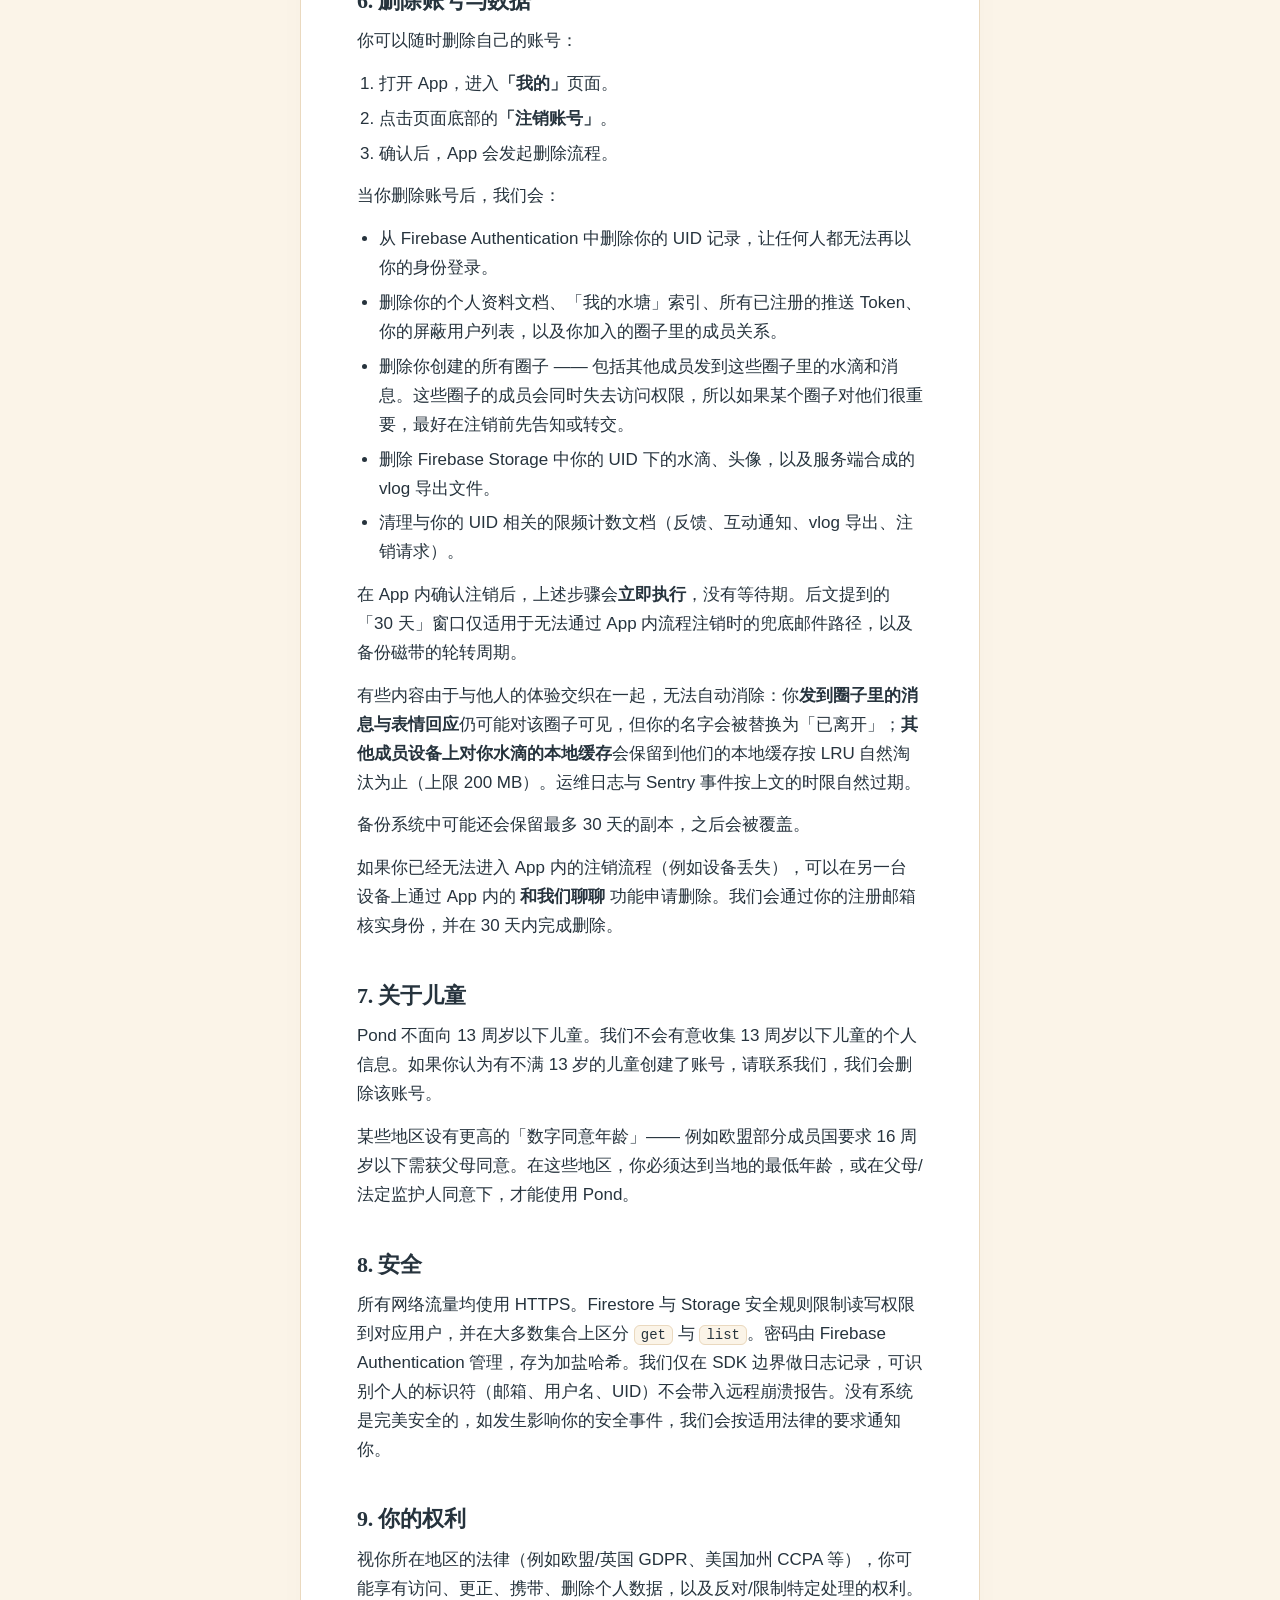
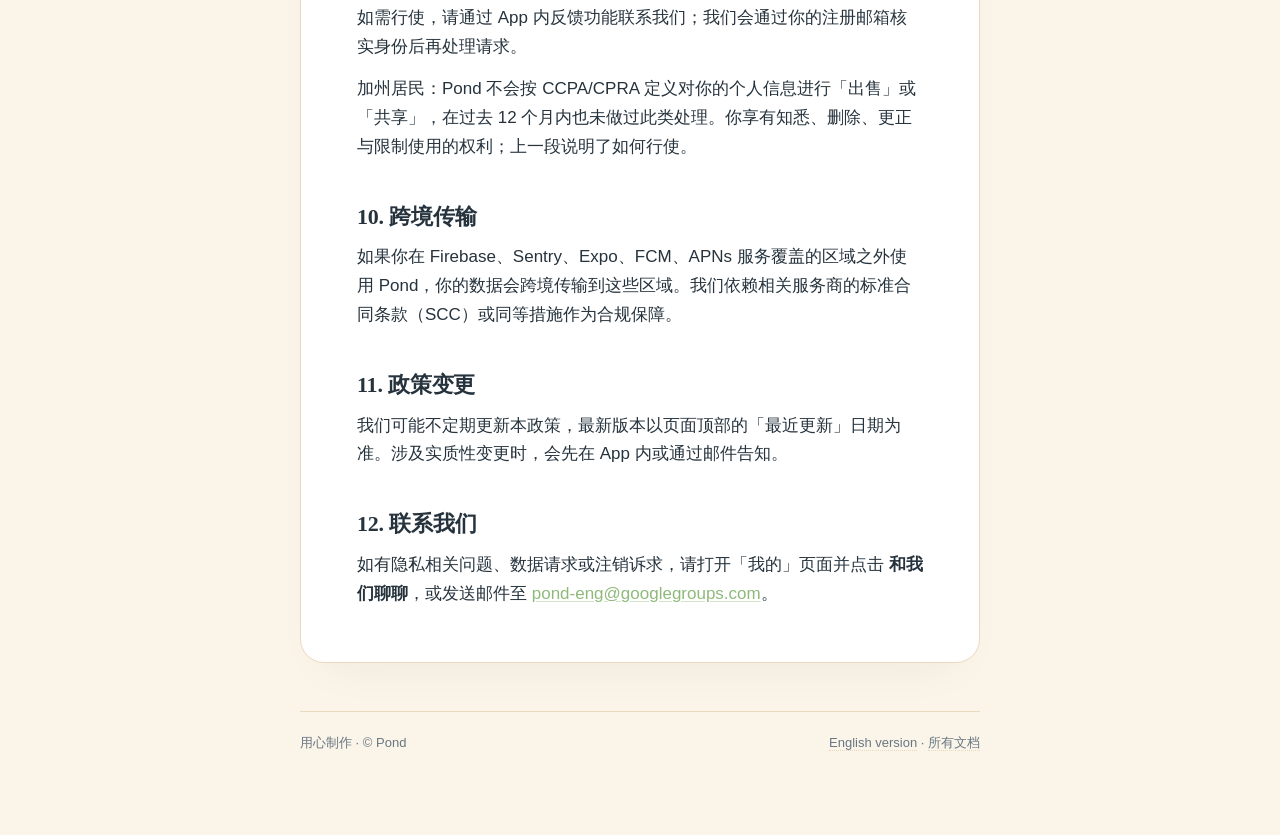
==== commit 25a16101: "update" ====
--- a/docs/privacy.zh.html
+++ b/docs/privacy.zh.html
@@ -287,7 +287,8 @@
 
       <h2>12. 联系我们</h2>
       <p>
-        如有隐私相关问题、数据请求或注销诉求，请打开「我的」页面并点击 <strong>和我们聊聊</strong>。
+        如有隐私相关问题、数据请求或注销诉求，请打开「我的」页面并点击 <strong>和我们聊聊</strong>，或发送邮件至
+        <a href="mailto:pond-eng@googlegroups.com">pond-eng@googlegroups.com</a>。
       </p>
 
       </article>
